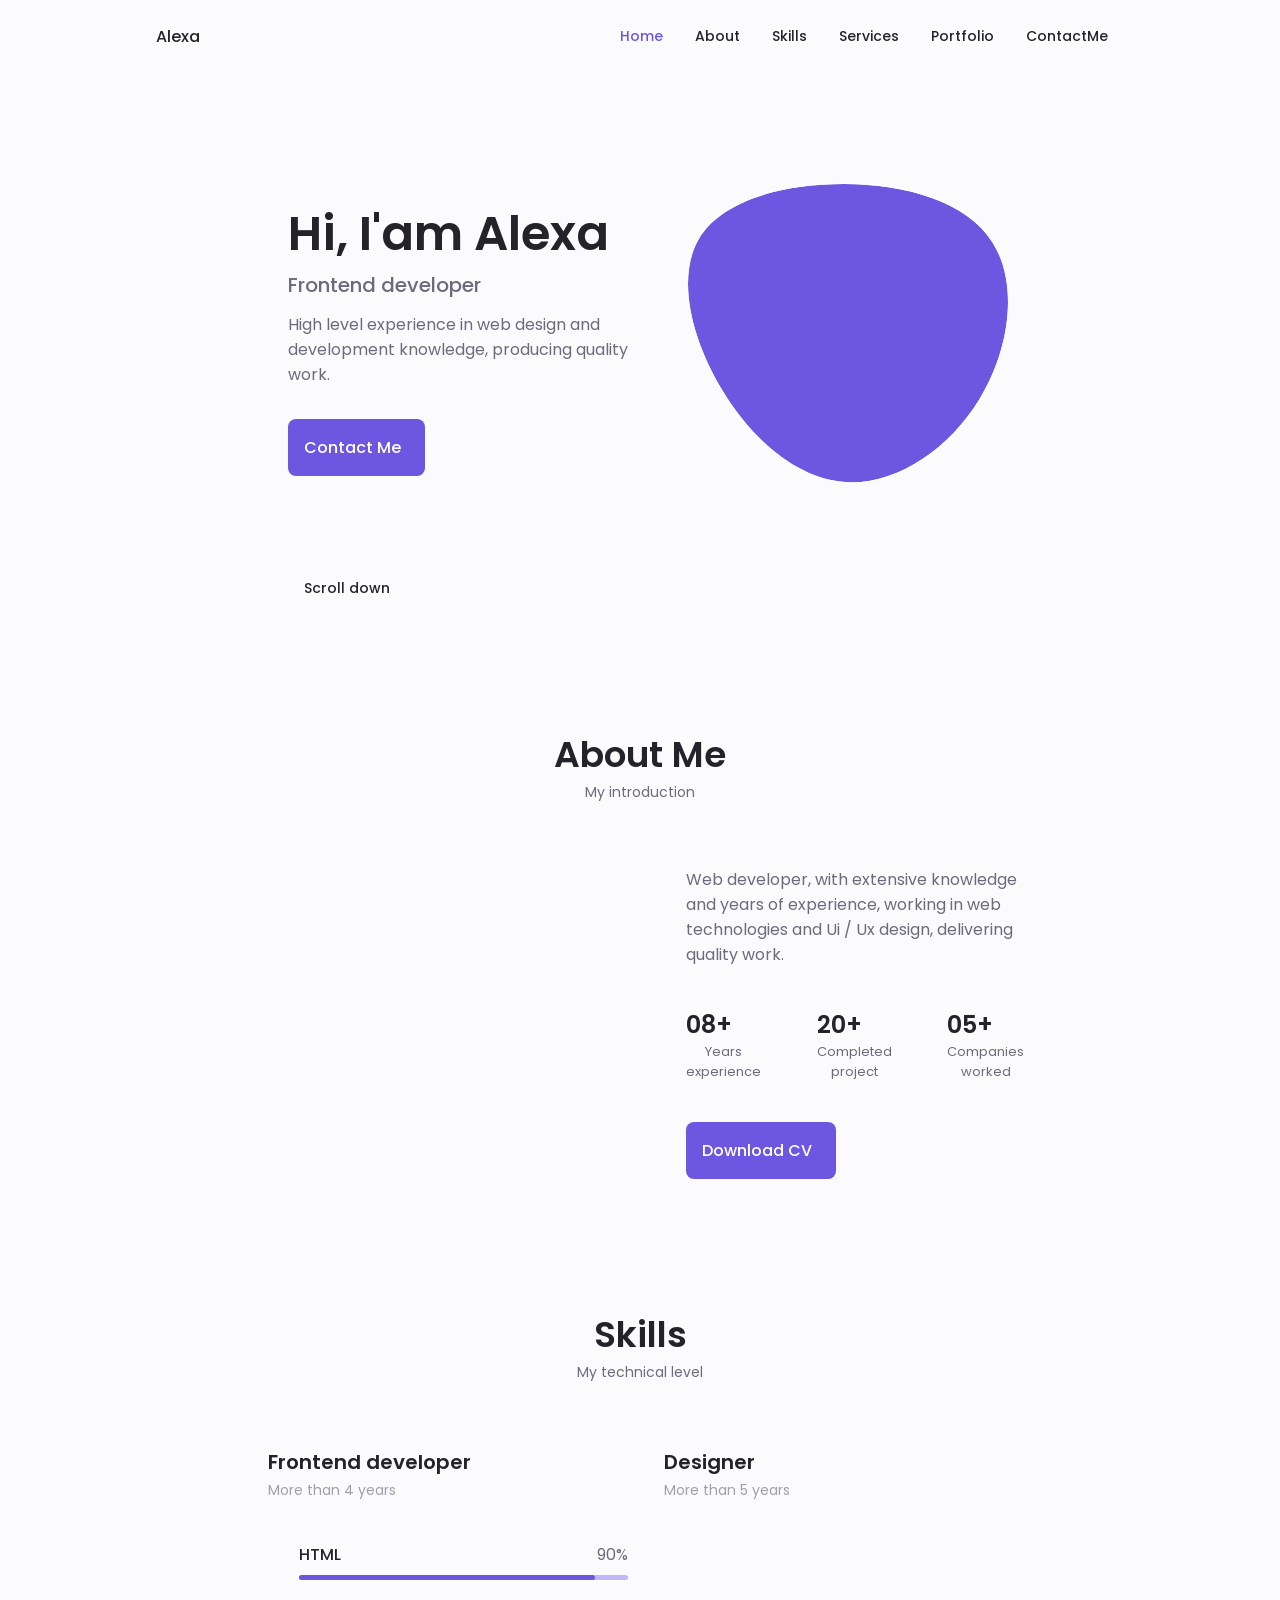
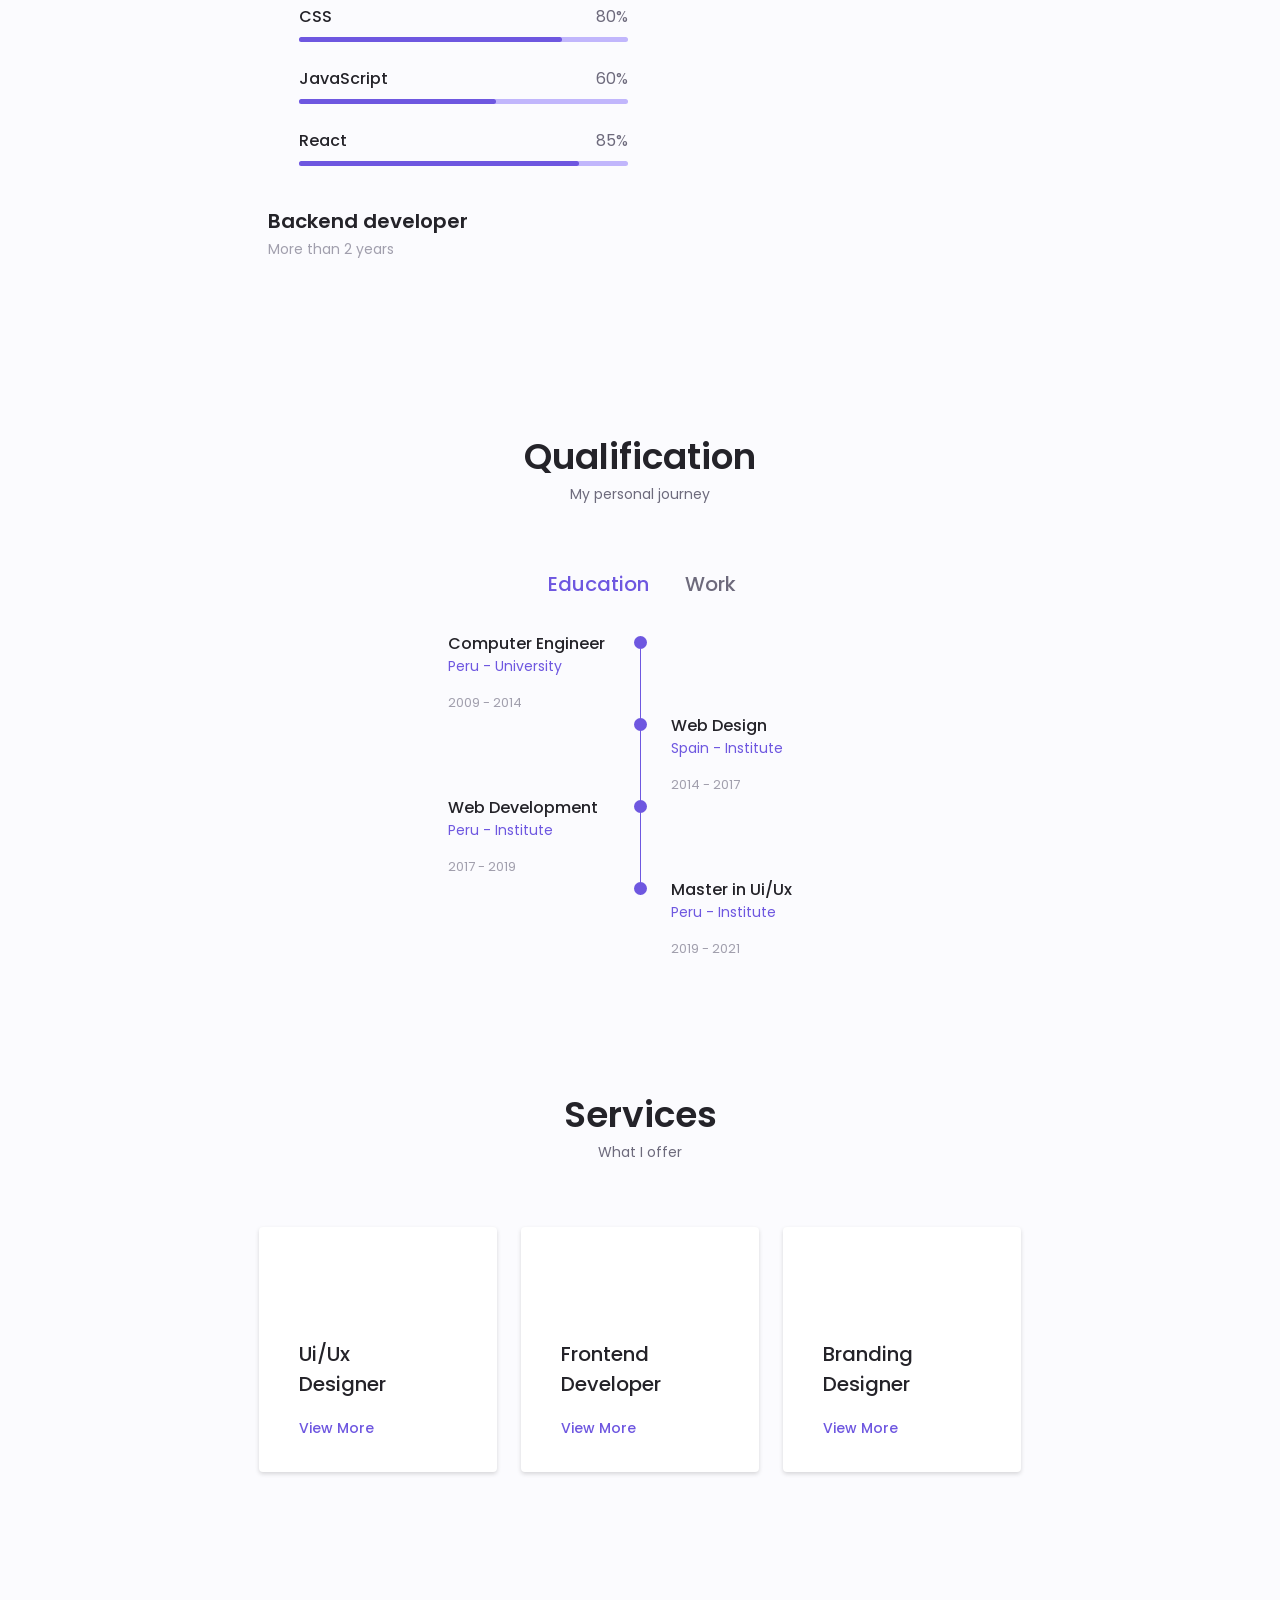
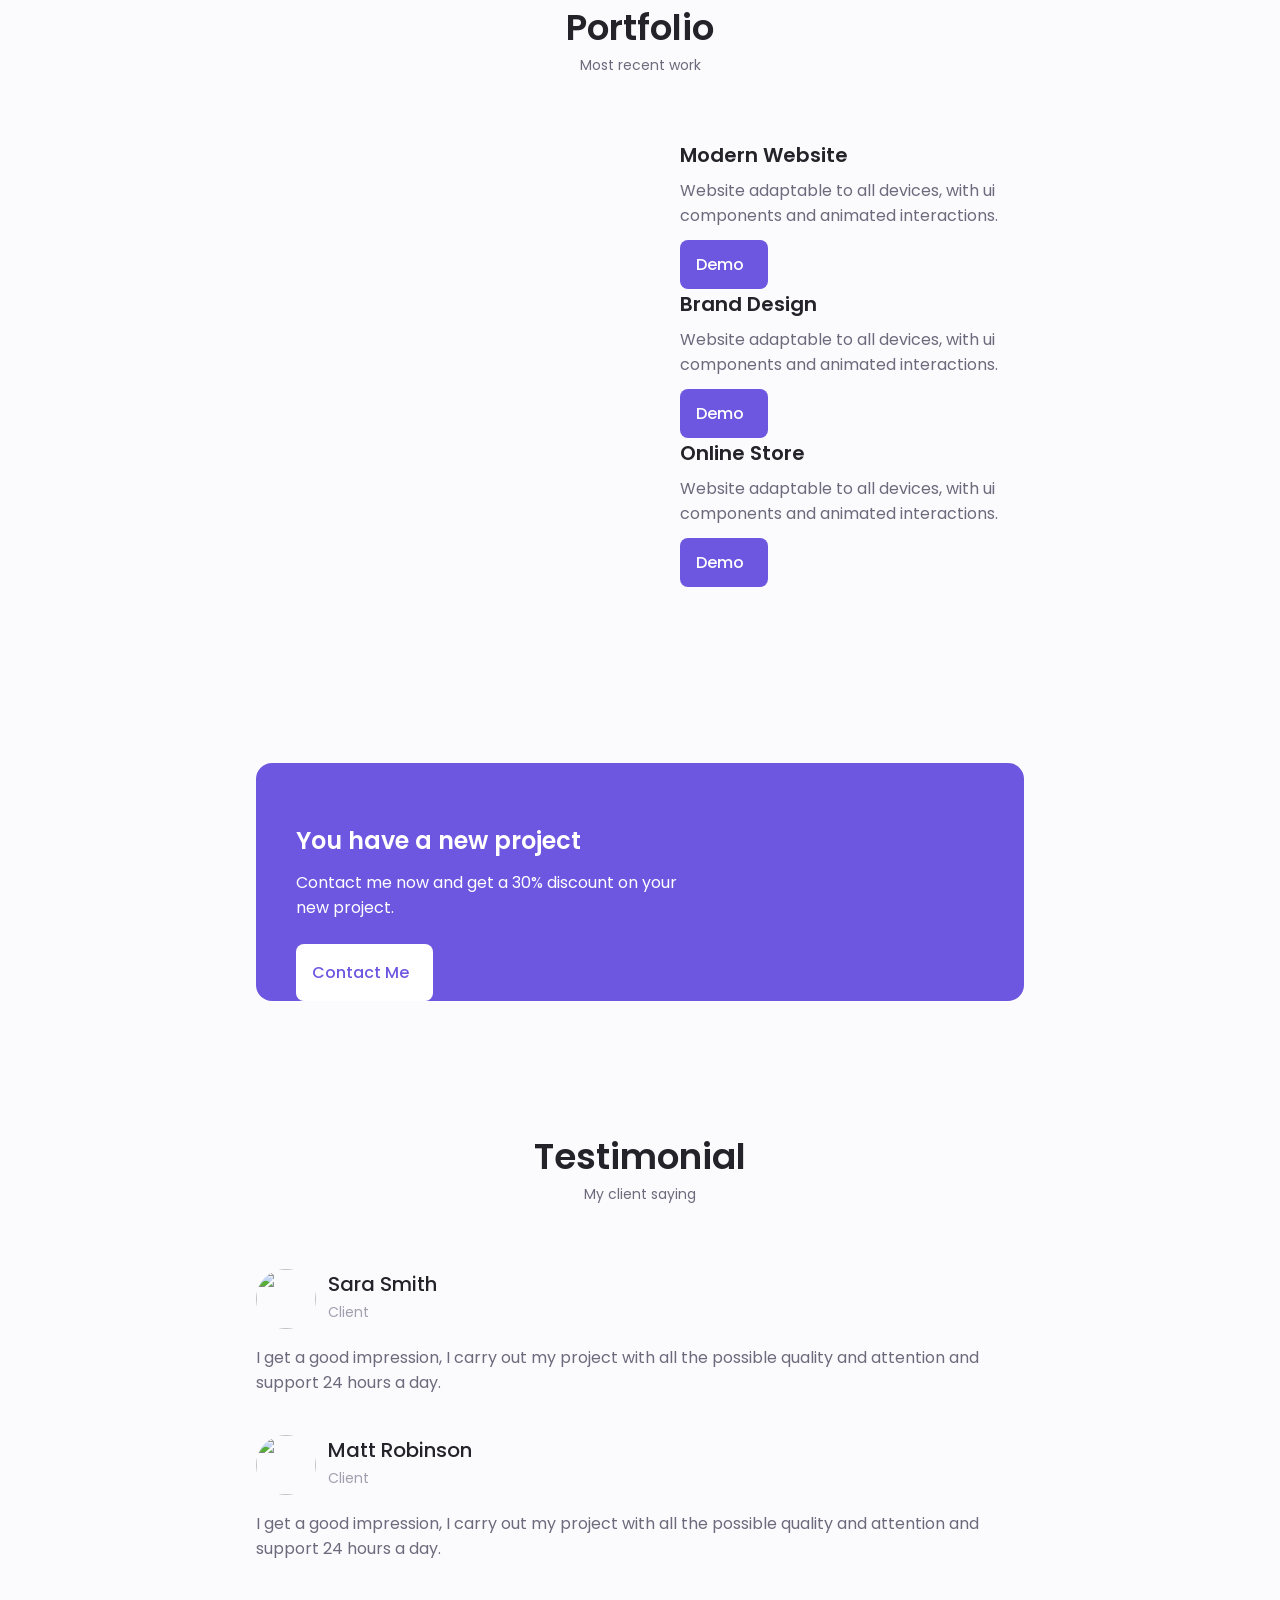
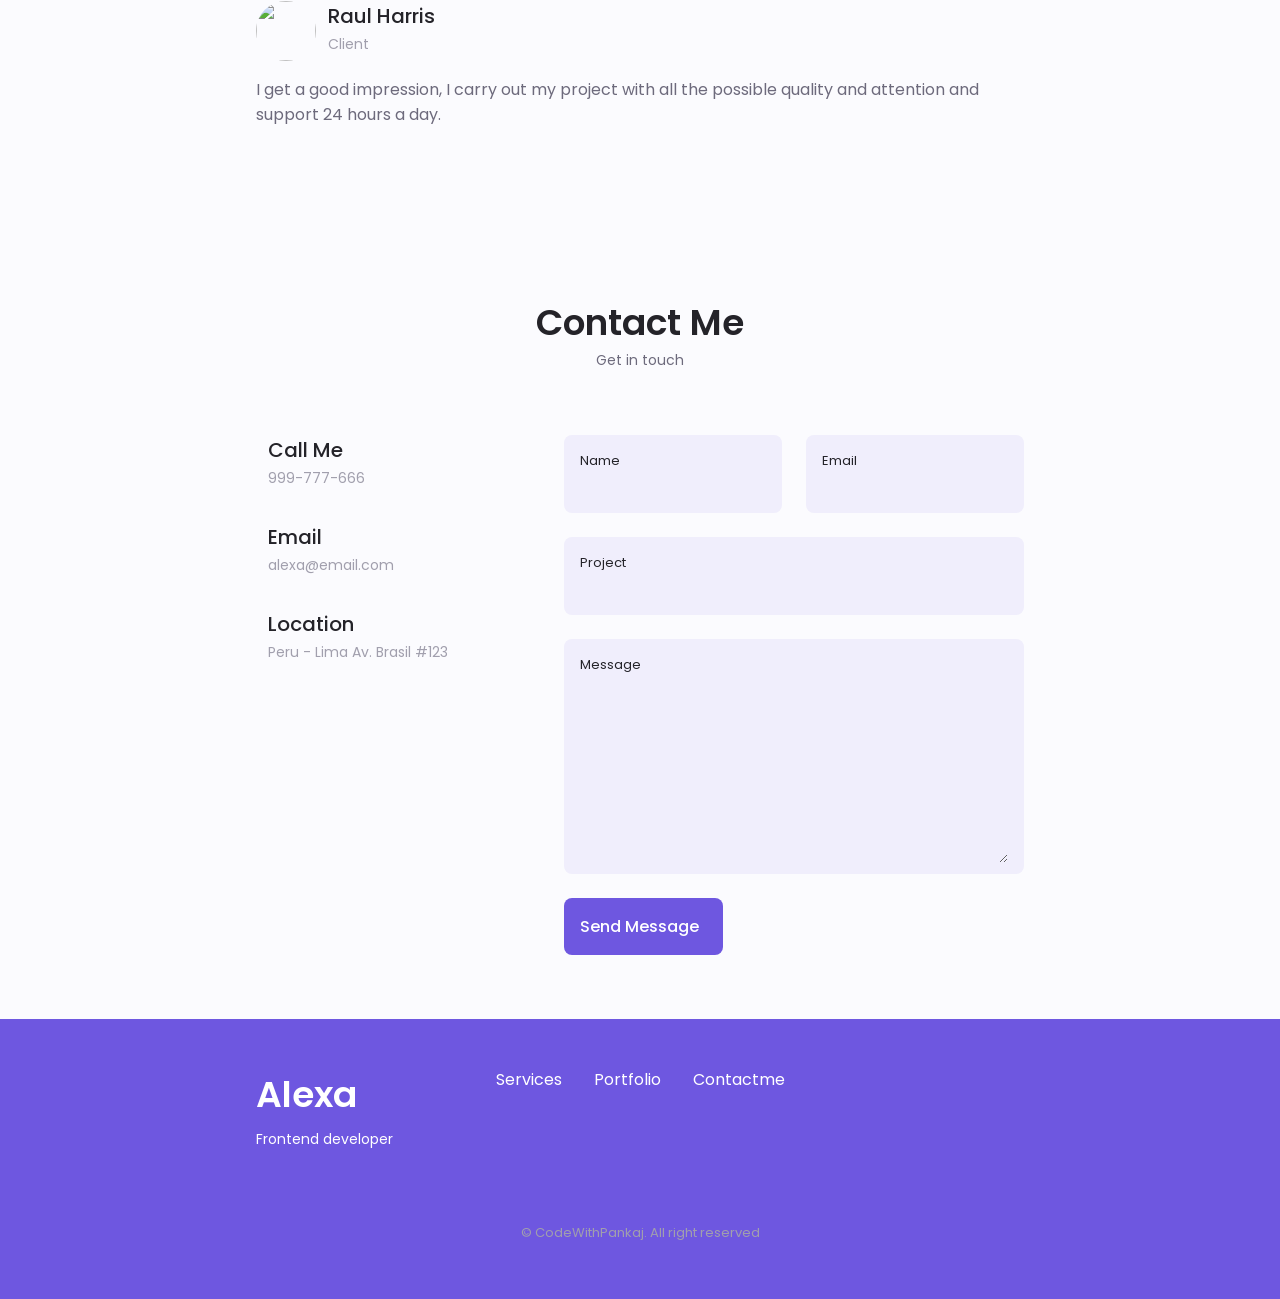
==== responsive-portfolio-website-Alexa/index.html @ 262d828f "Import portfolio code" ====
<!DOCTYPE html>
<html lang="en">

<head>
    <meta charset="UTF-8">
    <meta name="viewport" content="width=device-width, initial-scale=1.0">

    <!--==================== UNICONS ====================-->
    <link rel="stylesheet" href="https://unicons.iconscout.com/release/v4.0.0/css/line.css">

    <!--==================== SWIPER CSS ====================-->
    <link rel="stylesheet" href="./assets/css/swiper-bundle.min.css">

    <!--==================== CSS ====================-->
    <link rel="stylesheet" href="./assets/css/styles.css">
    <link rel="stylesheet" href="./assets/css/responsive.css">

    <title>Responsive Portfolio Website</title>
</head>

<body>
    <!--==================== HEADER ====================-->
    <header class="header" id="header">
        <nav class="nav container">
            <a href="#" class="nav__logo">Alexa</a>

            <div class="nav__menu" id="nav-menu">
                <ul class="nav__list grid">
                    <li class="nav__item">
                        <a href="#home" class="nav__link active-link">
                            <i class="uil uil-estate nav__icon"></i> Home
                        </a>
                    </li>
                    <li class="nav__item">
                        <a href="#about" class="nav__link">
                            <i class="uil uil-user nav__icon"></i> About
                        </a>
                    </li>
                    <li class="nav__item">
                        <a href="#skills" class="nav__link">
                            <i class="uil uil-file-alt nav__icon"></i> Skills
                        </a>
                    </li>
                    <li class="nav__item">
                        <a href="#services" class="nav__link">
                            <i class="uil uil-briefcase-alt nav__icon"></i> Services
                        </a>
                    </li>
                    <li class="nav__item">
                        <a href="#portfolio" class="nav__link">
                            <i class="uil uil-scenery nav__icon"></i> Portfolio
                        </a>
                    </li>
                    <li class="nav__item">
                        <a href="#contact" class="nav__link">
                            <i class="uil uil-message nav__icon"></i> ContactMe
                        </a>
                    </li>
                </ul>
                <i class="uil uil-times nav__close" id="nav-close"></i>
            </div>

            <div class="nav__btns">
                <!-- Theme change button -->
                <i class="uil uil-moon change-theme" id="theme-button"></i>

                <div class="nav__toggle" id="nav-toggle">
                    <i class="uil uil-apps"></i>
                </div>
            </div>
        </nav>
    </header>

    <!--==================== MAIN ====================-->
    <main class="main">
        <!--==================== HOME ====================-->
        <section class="home section" id="home">
            <div class="home__container container grid">
                <div class="home__content grid">
                    <div class="home__social">
                        <a href="https://www.linkedin.com/" target="_blank" class="home__social-icon">
                            <i class="uil uil-linkedin-alt"></i>
                        </a>
                        <a href="https://dribbble.com/" target="_blank" class="home__social-icon">
                            <i class="uil uil-dribbble"></i>
                        </a>
                        <a href="https://github.com/" target="_blank" class="home__social-icon">
                            <i class="uil uil-github-alt"></i>
                        </a>
                    </div>

                    <div class="home__img">
                        <svg class="home__blob" viewBox="0 0 200 187" xmlns="http://www.w3.org/2000/svg" xmlns:xlink="http://www.w3.org/1999/xlink">
                            <mask id="mask0" mask-type="alpha">
                                <path d="M190.312 36.4879C206.582 62.1187 201.309 102.826 182.328 134.186C163.346 165.547 
                                130.807 187.559 100.226 186.353C69.6454 185.297 41.0228 161.023 21.7403 129.362C2.45775 
                                97.8511 -7.48481 59.1033 6.67581 34.5279C20.9871 10.1032 59.7028 -0.149132 97.9666 
                                0.00163737C136.23 0.303176 174.193 10.857 190.312 36.4879Z"/>
                            </mask>
                            <g mask="url(#mask0)">
                                <path d="M190.312 36.4879C206.582 62.1187 201.309 102.826 182.328 134.186C163.346 165.547 
                                130.807 187.559 100.226 186.353C69.6454 185.297 41.0228 161.023 21.7403 129.362C2.45775 
                                97.8511 -7.48481 59.1033 6.67581 34.5279C20.9871 10.1032 59.7028 -0.149132 97.9666 
                                0.00163737C136.23 0.303176 174.193 10.857 190.312 36.4879Z"/>
                                <image class="home__blob-img" x='12' y='18' xlink:href="assets/img/perfil.png"/>
                            </g>
                        </svg>
                    </div>

                    <div class="home__data">
                        <h1 class="home__title">Hi, I'am Alexa</h1>
                        <h3 class="home__subtitle">Frontend developer</h3>
                        <p class="home__description">High level experience in web design and development knowledge, producing quality work.</p>
                        <a href="#contact" class="button button--flex">
                            Contact Me <i class="uil uil-message button__icon"></i>
                        </a>
                    </div>
                </div>

                <div class="home__scroll">
                    <a href="#about" class="home__scroll-button button--flex">
                        <i class="uil uil-mouse-alt home__scroll-mouse"></i>
                        <span class="home__scroll-name">Scroll down</span>
                        <i class="uil uil-arrow-down home__scroll-arrow"></i>
                    </a>
                </div>
            </div>
        </section>

        <!--==================== ABOUT ====================-->
        <section class="about section" id="about">
            <h2 class="section__title">About Me</h2>
            <span class="section__subtitle">My introduction</span>

            <div class="about__container container grid">
                <img src="assets/img/about.jpg" alt="" class="about__img">

                <div class="about__data">
                    <p class="about__description">Web developer, with extensive knowledge and years of experience, working in web technologies and Ui / Ux design, delivering quality work.</p>

                    <div class="about__info">
                        <div>
                            <span class="about__info-title">08+</span>
                            <span class="about__info-name">Years <br> experience</span>
                        </div>

                        <div>
                            <span class="about__info-title">20+</span>
                            <span class="about__info-name">Completed <br> project</span>
                        </div>

                        <div>
                            <span class="about__info-title">05+</span>
                            <span class="about__info-name">Companies <br> worked</span>
                        </div>
                    </div>

                    <div class="about__buttons">
                        <a download="" href="assets/pdf/Alexa-Cv.pdf" class="button button--flex">
                            Download CV <i class="uil uil-download-alt button__icon"></i>
                        </a>
                    </div>
                </div>
            </div>
        </section>

        <!--==================== SKILLS ====================-->
        <section class="skills section" id="skills">
            <h2 class="section__title">Skills</h2>
            <span class="section__subtitle">My technical level</span>

            <div class="skills__container container grid">
                <div>
                    <!--==================== SKILLS 1 ====================-->
                    <div class="skills__content skills__open">
                        <div class="skills__header">
                            <i class="uil uil-bracket-curly skills__icon"></i>

                            <div>
                                <h1 class="skills__title">Frontend developer</h1>
                                <span class="skills__subtitle">More than 4 years</span>
                            </div>

                            <i class="uil uil-angle-down skills__arrow"></i>
                        </div>

                        <div class="skills__list grid">
                            <div class="skills__data">
                                <div class="skills__titles">
                                    <h3 class="skills__name">HTML</h3>
                                    <span class="skills__number">90%</span>
                                </div>
                                <div class="skills__bar">
                                    <span class="skills__percentage skills__html"></span>
                                </div>
                            </div>

                            <div class="skills__data">
                                <div class="skills__titles">
                                    <h3 class="skills__name">CSS</h3>
                                    <span class="skills__number">80%</span>
                                </div>
                                <div class="skills__bar">
                                    <span class="skills__percentage skills__css"></span>
                                </div>
                            </div>

                            <div class="skills__data">
                                <div class="skills__titles">
                                    <h3 class="skills__name">JavaScript</h3>
                                    <span class="skills__number">60%</span>
                                </div>
                                <div class="skills__bar">
                                    <span class="skills__percentage skills__js"></span>
                                </div>
                            </div>

                            <div class="skills__data">
                                <div class="skills__titles">
                                    <h3 class="skills__name">React</h3>
                                    <span class="skills__number">85%</span>
                                </div>
                                <div class="skills__bar">
                                    <span class="skills__percentage skills__react"></span>
                                </div>
                            </div>
                        </div>
                    </div>

                    <!--==================== SKILLS 2 ====================-->
                    <div class="skills__content skills__close">
                        <div class="skills__header">
                            <i class="uil uil-server-network skills__icon"></i>

                            <div>
                                <h1 class="skills__title">Backend developer</h1>
                                <span class="skills__subtitle">More than 2 years</span>
                            </div>

                            <i class="uil uil-angle-down skills__arrow"></i>
                        </div>

                        <div class="skills__list grid">
                            <div class="skills__data">
                                <div class="skills__titles">
                                    <h3 class="skills__name">PHP</h3>
                                    <span class="skills__number">80%</span>
                                </div>
                                <div class="skills__bar">
                                    <span class="skills__percentage skills__php"></span>
                                </div>
                            </div>

                            <div class="skills__data">
                                <div class="skills__titles">
                                    <h3 class="skills__name">Node Js</h3>
                                    <span class="skills__number">70%</span>
                                </div>
                                <div class="skills__bar">
                                    <span class="skills__percentage skills__node"></span>
                                </div>
                            </div>

                            <div class="skills__data">
                                <div class="skills__titles">
                                    <h3 class="skills__name">Firebase</h3>
                                    <span class="skills__number">90%</span>
                                </div>
                                <div class="skills__bar">
                                    <span class="skills__percentage skills__firebase"></span>
                                </div>
                            </div>

                            <div class="skills__data">
                                <div class="skills__titles">
                                    <h3 class="skills__name">Python</h3>
                                    <span class="skills__number">55%</span>
                                </div>
                                <div class="skills__bar">
                                    <span class="skills__percentage skills__python"></span>
                                </div>
                            </div>
                        </div>
                    </div>
                </div>

                <div>
                    <!--==================== SKILLS 3 ====================-->
                    <div class="skills__content skills__close">
                        <div class="skills__header">
                            <i class="uil uil-swatches skills__icon"></i>

                            <div>
                                <h1 class="skills__title">Designer</h1>
                                <span class="skills__subtitle">More than 5 years</span>
                            </div>

                            <i class="uil uil-angle-down skills__arrow"></i>
                        </div>

                        <div class="skills__list grid">
                            <div class="skills__data">
                                <div class="skills__titles">
                                    <h3 class="skills__name">Figma</h3>
                                    <span class="skills__number">90%</span>
                                </div>
                                <div class="skills__bar">
                                    <span class="skills__percentage skills__figma"></span>
                                </div>
                            </div>

                            <div class="skills__data">
                                <div class="skills__titles">
                                    <h3 class="skills__name">Sketch</h3>
                                    <span class="skills__number">85%</span>
                                </div>
                                <div class="skills__bar">
                                    <span class="skills__percentage skills__sketch"></span>
                                </div>
                            </div>

                            <div class="skills__data">
                                <div class="skills__titles">
                                    <h3 class="skills__name">Photoshop</h3>
                                    <span class="skills__number">85%</span>
                                </div>
                                <div class="skills__bar">
                                    <span class="skills__percentage skills__photoshop"></span>
                                </div>
                            </div>
                        </div>
                    </div>
                </div>
            </div>
        </section>

        <!--==================== QUALIFICATION ====================-->
        <section class="qualification section">
            <h2 class="section__title">Qualification</h2>
            <span class="section__subtitle">My personal journey</span>

            <div class="qualification__container container">
                <div class="qualification__tabs">
                    <div class="qualification__button button--flex qualification__active" data-target='#education'>
                        <i class="uil uil-graduation-cap qualification__icon"></i> Education
                    </div>

                    <div class="qualification__button button--flex" data-target="#work">
                        <i class="uil uil-briefcase-alt qualification__icon"></i> Work
                    </div>
                </div>

                <div class="qualification__sections">
                    <!--==================== QUALIFICATION CONTENT 1 ====================-->
                    <div class="qualification__content qualification__active" data-content id="education">
                        <!--==================== QUALIFICATION 1 ====================-->
                        <div class="qualification__data">
                            <div>
                                <h3 class="qualification__title">Computer Engineer</h3>
                                <span class="qualification__subtitle">Peru - University</span>
                                <div class="qualification__calendar">
                                    <i class="uil uil-calendar-alt"></i> 2009 - 2014
                                </div>
                            </div>

                            <div>
                                <span class="qualification__rounder"></span>
                                <span class="qualification__line"></span>
                            </div>
                        </div>

                        <!--==================== QUALIFICATION 2 ====================-->
                        <div class="qualification__data">
                            <div></div>

                            <div>
                                <span class="qualification__rounder"></span>
                                <span class="qualification__line"></span>
                            </div>

                            <div>
                                <h3 class="qualification__title">Web Design</h3>
                                <span class="qualification__subtitle">Spain - Institute</span>
                                <div class="qualification__calendar">
                                    <i class="uil uil-calendar-alt"></i> 2014 - 2017
                                </div>
                            </div>
                        </div>

                        <!--==================== QUALIFICATION 3 ====================-->
                        <div class="qualification__data">
                            <div>
                                <h3 class="qualification__title">Web Development</h3>
                                <span class="qualification__subtitle">Peru - Institute</span>
                                <div class="qualification__calendar">
                                    <i class="uil uil-calendar-alt"></i> 2017 - 2019
                                </div>
                            </div>

                            <div>
                                <span class="qualification__rounder"></span>
                                <span class="qualification__line"></span>
                            </div>
                        </div>

                        <!--==================== QUALIFICATION 4 ====================-->
                        <div class="qualification__data">
                            <div></div>

                            <div>
                                <span class="qualification__rounder"></span>
                                <!-- <span class="qualification__line"></span> -->
                            </div>

                            <div>
                                <h3 class="qualification__title">Master in Ui/Ux</h3>
                                <span class="qualification__subtitle">Peru - Institute</span>
                                <div class="qualification__calendar">
                                    <i class="uil uil-calendar-alt"></i> 2019 - 2021
                                </div>
                            </div>
                        </div>
                    </div>

                    <!--==================== QUALIFICATION CONTENT 2 ====================-->
                    <div class="qualification__content" data-content id="work">
                        <!--==================== QUALIFICATION 1 ====================-->
                        <div class="qualification__data">
                            <div>
                                <h3 class="qualification__title">Software Engineer</h3>
                                <span class="qualification__subtitle">Microsoft - Peru</span>
                                <div class="qualification__calendar">
                                    <i class="uil uil-calendar-alt"></i> 2016 - 2018
                                </div>
                            </div>

                            <div>
                                <span class="qualification__rounder"></span>
                                <span class="qualification__line"></span>
                            </div>
                        </div>

                        <!--==================== QUALIFICATION 2 ====================-->
                        <div class="qualification__data">
                            <div></div>

                            <div>
                                <span class="qualification__rounder"></span>
                                <span class="qualification__line"></span>
                            </div>

                            <div>
                                <h3 class="qualification__title">Frontend Developer</h3>
                                <span class="qualification__subtitle">Apple Inc - Spain</span>
                                <div class="qualification__calendar">
                                    <i class="uil uil-calendar-alt"></i> 2018 - 2020
                                </div>
                            </div>
                        </div>

                        <!--==================== QUALIFICATION 3 ====================-->
                        <div class="qualification__data">
                            <div>
                                <h3 class="qualification__title">Ui Designer</h3>
                                <span class="qualification__subtitle">Figma - Spain</span>
                                <div class="qualification__calendar">
                                    <i class="uil uil-calendar-alt"></i> 2017 - 2019
                                </div>
                            </div>

                            <div>
                                <span class="qualification__rounder"></span>
                                <!-- <span class="qualification__line"></span> -->
                            </div>
                        </div>
                    </div>
                </div>
            </div>
        </section>

        <!--==================== SERVICES ====================-->
        <section class="services section" id="services">
            <h2 class="section__title">Services</h2>
            <span class="section__subtitle">What I offer</span>

            <div class="services__container container grid">
                <!--==================== SERVICES 1 ====================-->
                <div class="services__content">
                    <div>
                        <i class="uil uil-web-grid services__icon"></i>
                        <h3 class="services__title">Ui/Ux <br> Designer</h3>
                    </div>

                    <span class="button button--flex button--small button--link services__button">
                        View More
                        <i class="uil uil-arrow-right button__icon"></i>
                    </span>

                    <div class="services__modal">
                        <div class="services__modal-content">
                            <h4 class="services__modal-title">Ui/Ux <br> Designer</h4>
                            <i class="uil uil-times services__modal-close"></i>

                            <ul class="services__modal-services grid">
                                <li class="services__modal-service">
                                    <i class="uil uil-check-circle services__modal-icon"></i>
                                    <p>I develop the user interface.</p>
                                </li>
                                <li class="services__modal-service">
                                    <i class="uil uil-check-circle services__modal-icon"></i>
                                    <p>Web page development.</p>
                                </li>
                                <li class="services__modal-service">
                                    <i class="uil uil-check-circle services__modal-icon"></i>
                                    <p>I create ux element interactions.</p>
                                </li>
                                <li class="services__modal-service">
                                    <i class="uil uil-check-circle services__modal-icon"></i>
                                    <p>I position your company brand.</p>
                                </li>
                            </ul>
                        </div>
                    </div>
                </div>

                <!--==================== SERVICES 2 ====================-->
                <div class="services__content">
                    <div>
                        <i class="uil uil-arrow services__icon"></i>
                        <h3 class="services__title">Frontend <br> Developer</h3>
                    </div>

                    <span class="button button--flex button--small button--link services__button">
                        View More
                        <i class="uil uil-arrow-right button__icon"></i>
                    </span>

                    <div class="services__modal">
                        <div class="services__modal-content">
                            <h4 class="services__modal-title">Frontend <br> Developer</h4>
                            <i class="uil uil-times services__modal-close"></i>

                            <ul class="services__modal-services grid">
                                <li class="services__modal-service">
                                    <i class="uil uil-check-circle services__modal-icon"></i>
                                    <p>I develop the user interface.</p>
                                </li>
                                <li class="services__modal-service">
                                    <i class="uil uil-check-circle services__modal-icon"></i>
                                    <p>Web page development.</p>
                                </li>
                                <li class="services__modal-service">
                                    <i class="uil uil-check-circle services__modal-icon"></i>
                                    <p>I create ux element interactions.</p>
                                </li>
                                <li class="services__modal-service">
                                    <i class="uil uil-check-circle services__modal-icon"></i>
                                    <p>I position your company brand.</p>
                                </li>
                            </ul>
                        </div>
                    </div>
                </div>

                <!--==================== SERVICES 3 ====================-->
                <div class="services__content">
                    <div>
                        <i class="uil uil-pen services__icon"></i>
                        <h3 class="services__title">Branding <br> Designer</h3>
                    </div>

                    <span class="button button--flex button--small button--link services__button">
                        View More
                        <i class="uil uil-arrow-right button__icon"></i>
                    </span>

                    <div class="services__modal">
                        <div class="services__modal-content">
                            <h4 class="services__modal-title">Branding <br> Designer</h4>
                            <i class="uil uil-times services__modal-close"></i>

                            <ul class="services__modal-services grid">
                                <li class="services__modal-service">
                                    <i class="uil uil-check-circle services__modal-icon"></i>
                                    <p>I develop the user interface.</p>
                                </li>
                                <li class="services__modal-service">
                                    <i class="uil uil-check-circle services__modal-icon"></i>
                                    <p>Web page development.</p>
                                </li>
                                <li class="services__modal-service">
                                    <i class="uil uil-check-circle services__modal-icon"></i>
                                    <p>I create ux element interactions.</p>
                                </li>
                                <li class="services__modal-service">
                                    <i class="uil uil-check-circle services__modal-icon"></i>
                                    <p>I position your company brand.</p>
                                </li>
                            </ul>
                        </div>
                    </div>
                </div>
            </div>
        </section>

        <!--==================== PORTFOLIO ====================-->
        <section class="portfolio section" id="portfolio">
            <h2 class="section__title">Portfolio</h2>
            <span class="section__subtitle">Most recent work</span>

            <div class="portfolio__container container swiper-container">
                <div class="swiper-wrapper">
                    <!--==================== PORTFOLIO 1 ====================-->
                    <div class="portfolio__content grid swiper-slide">
                        <img src="assets/img/portfolio1.jpg" alt="" class="portfolio__img">

                        <div class="portfolio__data">
                            <h3 class="portfolio__title">Modern Website</h3>
                            <p class="portfolio__description">Website adaptable to all devices, with ui components and animated interactions.</p>
                            <a href="#" class="button button--flex button--small portfolio__button">
                                Demo
                                <i class="uil uil-arrow-right button__icon"></i>
                            </a>
                        </div>
                    </div>

                    <!--==================== PORTFOLIO 2 ====================-->
                    <div class="portfolio__content grid swiper-slide">
                        <img src="assets/img/portfolio2.jpg" alt="" class="portfolio__img">

                        <div class="portfolio__data">
                            <h3 class="portfolio__title">Brand Design</h3>
                            <p class="portfolio__description">Website adaptable to all devices, with ui components and animated interactions.</p>
                            <a href="#" class="button button--flex button--small portfolio__button">
                                Demo
                                <i class="uil uil-arrow-right button__icon"></i>
                            </a>
                        </div>
                    </div>

                    <!--==================== PORTFOLIO 3 ====================-->
                    <div class="portfolio__content grid swiper-slide">
                        <img src="assets/img/portfolio3.jpg" alt="" class="portfolio__img">

                        <div class="portfolio__data">
                            <h3 class="portfolio__title">Online Store</h3>
                            <p class="portfolio__description">Website adaptable to all devices, with ui components and animated interactions.</p>
                            <a href="#" class="button button--flex button--small portfolio__button">
                                Demo
                                <i class="uil uil-arrow-right button__icon"></i>
                            </a>
                        </div>
                    </div>
                </div>

                <!-- Add Arrows -->
                <div class="swiper-button-next">
                    <i class="uil uil-angle-right-b swiper-portfolio-icon"></i>
                </div>
                <div class="swiper-button-prev">
                    <i class="uil uil-angle-left-b swiper-portfolio-icon"></i>
                </div>
                <!-- Add Pagination -->
                <div class="swiper-pagination"></div>
            </div>
        </section>

        <!--==================== PROJECT IN MIND ====================-->
        <section class="project section">
            <div class="project__bg">
                <div class="project__container container grid">
                    <div class="project__data">
                        <h2 class="project__title">You have a new project</h2>
                        <p class="project__description">Contact me now and get a 30% discount on your new project.</p>
                        <a href="#contact" class="button button--flex button--white">
                            Contact Me
                            <i class="uil uil-message project__icon button__icon"></i>
                        </a>
                    </div>

                    <img src="assets/img/project.png" alt="" class="project__img">
                </div>
            </div>
        </section>

        <!--==================== TESTIMONIAL ====================-->
        <section class="testimonial section">
            <h2 class="section__title">Testimonial</h2>
            <span class="section__subtitle">My client saying</span>

            <div class="testimonial__container container swiper-container">
                <div class="swiper-wrapper">
                    <!--==================== TESTIMONIAL 1 ====================-->
                    <div class="testimonial__content swiper-slide">
                        <div class="testimonial__data">
                            <div class="testimonial__header">
                                <img src="assets/img/testimonial1.jpg" alt="" class="testimonial__img">

                                <div>
                                    <h3 class="testimonial__name">Sara Smith</h3>
                                    <span class="testimonial__client">Client</span>
                                </div>
                            </div>

                            <div>
                                <i class="uil uil-star testimonial__icon-star"></i>
                                <i class="uil uil-star testimonial__icon-star"></i>
                                <i class="uil uil-star testimonial__icon-star"></i>
                                <i class="uil uil-star testimonial__icon-star"></i>
                                <i class="uil uil-star testimonial__icon-star"></i>
                            </div>
                        </div>

                        <p class="testimonial__description">I get a good impression, I carry out my project with all the possible quality and attention and support 24 hours a day.</p>
                    </div>

                    <!--==================== TESTIMONIAL 2 ====================-->
                    <div class="testimonial__content swiper-slide">
                        <div class="testimonial__data">
                            <div class="testimonial__header">
                                <img src="assets/img/testimonial2.jpg" alt="" class="testimonial__img">

                                <div>
                                    <h3 class="testimonial__name">Matt Robinson</h3>
                                    <span class="testimonial__client">Client</span>
                                </div>
                            </div>

                            <div>
                                <i class="uil uil-star testimonial__icon-star"></i>
                                <i class="uil uil-star testimonial__icon-star"></i>
                                <i class="uil uil-star testimonial__icon-star"></i>
                                <i class="uil uil-star testimonial__icon-star"></i>
                                <i class="uil uil-star testimonial__icon-star"></i>
                            </div>
                        </div>

                        <p class="testimonial__description">I get a good impression, I carry out my project with all the possible quality and attention and support 24 hours a day.</p>
                    </div>

                    <!--==================== TESTIMONIAL 3 ====================-->
                    <div class="testimonial__content swiper-slide">
                        <div class="testimonial__data">
                            <div class="testimonial__header">
                                <img src="assets/img/testimonial3.jpg" alt="" class="testimonial__img">

                                <div>
                                    <h3 class="testimonial__name">Raul Harris</h3>
                                    <span class="testimonial__client">Client</span>
                                </div>
                            </div>

                            <div>
                                <i class="uil uil-star testimonial__icon-star"></i>
                                <i class="uil uil-star testimonial__icon-star"></i>
                                <i class="uil uil-star testimonial__icon-star"></i>
                                <i class="uil uil-star testimonial__icon-star"></i>
                                <i class="uil uil-star testimonial__icon-star"></i>
                            </div>
                        </div>

                        <p class="testimonial__description">I get a good impression, I carry out my project with all the possible quality and attention and support 24 hours a day.</p>
                    </div>
                </div>

                <!-- Add Pagination -->
                <div class="swiper-pagination swiper-pagination-testimonial"></div>
            </div>
        </section>

        <!--==================== CONTACT ME ====================-->
        <section class="contact section" id="contact">
            <h2 class="section__title">Contact Me</h2>
            <span class="section__subtitle">Get in touch</span>

            <div class="contact__container container grid">
                <div>
                    <div class="contact__information">
                        <i class="uil uil-phone contact__icon"></i>

                        <div>
                            <h3 class="contact__title">Call Me</h3>
                            <span class="contact__subtitle">999-777-666</span>
                        </div>
                    </div>

                    <div class="contact__information">
                        <i class="uil uil-envelope contact__icon"></i>

                        <div>
                            <h3 class="contact__title">Email</h3>
                            <span class="contact__subtitle">alexa@email.com</span>
                        </div>
                    </div>

                    <div class="contact__information">
                        <i class="uil uil-map-marker contact__icon"></i>

                        <div>
                            <h3 class="contact__title">Location</h3>
                            <span class="contact__subtitle">Peru - Lima Av. Brasil #123</span>
                        </div>
                    </div>
                </div>

                <form action="" class="contact__form grid">
                    <div class="contact__inputs grid">
                        <div class="contact__content">
                            <label for="" class="contact__label">Name</label>
                            <input type="text" class="contact__input">
                        </div>
                        <div class="contact__content">
                            <label for="" class="contact__label">Email</label>
                            <input type="email" class="contact__input">
                        </div>
                    </div>
                    <div class="contact__content">
                        <label for="" class="contact__label">Project</label>
                        <input type="text" class="contact__input">
                    </div>
                    <div class="contact__content">
                        <label for="" class="contact__label">Message</label>
                        <textarea name="" id="" cols="0" rows="7" class="contact__input"></textarea>
                    </div>

                    <div>
                        <a href="#" class="button button--flex">
                            Send Message
                            <i class="uil uil-message button__icon"></i>
                        </a>
                    </div>
                </form>
            </div>
        </section>
    </main>

    <!--==================== FOOTER ====================-->
    <footer class="footer">
        <div class="footer__bg">
            <div class="footer__container container grid">
                <div>
                    <h1 class="footer__title">Alexa</h1>
                    <span class="footer__subtitle">Frontend developer</span>
                </div>

                <ul class="footer__links">
                    <li>
                        <a href="#services" class="footer__link">Services</a>
                    </li>
                    <li>
                        <a href="#portfolio" class="footer__link">Portfolio</a>
                    </li>
                    <li>
                        <a href="#contact" class="footer__link">Contactme</a>
                    </li>
                </ul>

                <div class="footer__socials">
                    <a href="https://www.facebook.com/" target="_blank" class="footer__social">
                        <i class="uil uil-facebook-f"></i>
                    </a>
                    <a href="https://www.instagram.com/" target="_blank" class="footer__social">
                        <i class="uil uil-instagram"></i>
                    </a>
                    <a href="https://twitter.com/" target="_blank" class="footer__social">
                        <i class="uil uil-twitter-alt"></i>
                    </a>
                </div>
            </div>

            <p class="footer__copy">&#169; CodeWithPankaj. All right reserved</p>
        </div>
    </footer>


    <!--==================== SCROLL TOP ====================-->
    <a href="#" class="scrollup" id="scroll-up">
        <i class="uil uil-arrow-up scrollup__icon"></i>
    </a>

    <!--==================== SWIPER JS ====================-->
    <script src="./assets/js/swiper-bundle.min.js"></script>

    <!--==================== MAIN JS ====================-->
    <script src="./assets/js/main.js"></script>
</body>

</html>
---- responsive-portfolio-website-Alexa/assets/css/styles.css ----
/*==================== GOOGLE FONTS ====================*/
@import url("https://fonts.googleapis.com/css2?family=Poppins:wght@400;500;600&display=swap");

/*==================== VARIABLES CSS ====================*/
:root {
    --header-height: 3rem;

    /*========== Colors ==========*/
    /* Change favorite color */
    --hue-color: 250; /*Purple 250 - Green 142 - Blue 230 - Pink 340*/

    /* HSL color mode */
    --first-color: hsl(var(--hue-color), 69%, 61%);
    --first-color-second: hsl(var(--hue-color), 69%, 61%);
    --first-color-alt: hsl(var(--hue-color), 57%, 53%);
    --first-color-lighter: hsl(var(--hue-color), 92%, 85%);
    --title-color: hsl(var(--hue-color), 8%, 15%);
    --text-color: hsl(var(--hue-color), 8%, 45%);
    --text-color-light: hsl(var(--hue-color), 8%, 65%);
    --input-color: hsl(var(--hue-color), 70%, 96%);
    --body-color: hsl(var(--hue-color), 60%, 99%);
    --container-color: #fff;
    --scroll-bar-color: hsl(var(--hue-color), 12%, 90%);
    --scroll-thumb-color: hsl(var(--hue-color), 12%, 80%);

    /*========== Font and typography ==========*/
    --body-font: 'Poppins', sans-serif;

    /* .5rem = 8px, 1rem = 16px, 1.5rem = 24px ... */
    --big-font-size: 2rem;
    --h1-font-size: 1.5rem;
    --h2-font-size: 1.25rem;
    --h3-font-size: 1.125rem;
    --normal-font-size: .938rem;
    --small-font-size: .813rem;
    --smaller-font-size: .75rem;

    /*========== Font weight ==========*/
    --font-medium: 500;
    --font-semi-bold: 600;

    /*========== Margenes Bottom ==========*/
    /* .25rem = 4px, .5rem = 8px, .75rem = 12px ... */
    --mb-0-25: .25rem;
    --mb-0-5: .5rem;
    --mb-0-75: .75rem;
    --mb-1: 1rem;
    --mb-1-5: 1.5rem;
    --mb-2: 2rem;
    --mb-2-5: 2.5rem;
    --mb-3: 3rem;

    /*========== z index ==========*/
    --z-tooltip: 10;
    --z-fixed: 100;
    --z-modal: 1000;
}

/* Font size for large devices */
@media screen and (min-width: 968px) {
    :root {
        --big-font-size: 3rem;
        --h1-font-size: 2.25rem;
        --h2-font-size: 1.5rem;
        --h3-font-size: 1.25rem;
        --normal-font-size: 1rem;
        --small-font-size: .875rem;
        --smaller-font-size: .813rem;
    }
}

/*========== Variables Dark theme ==========*/
body.dark-theme {
    /* HSL color mode */
    --first-color-second: hsl(var(--hue-color), 30%, 8%);
    --title-color: hsl(var(--hue-color), 8%, 95%);
    --text-color: hsl(var(--hue-color), 8%, 75%);
    --input-color: hsl(var(--hue-color), 29%, 16%);
    --body-color: hsl(var(--hue-color), 28%, 12%);
    --container-color: hsl(var(--hue-color), 29%, 16%);
    --scroll-bar-color: hsl(var(--hue-color), 12%, 48%);
    --scroll-thumb-color: hsl(var(--hue-color), 12%, 36%);
}

/*========== Button Dark/Light ==========*/
.nav__btns {
    display: flex;
    align-items: center;
}

.change-theme {
    font-size: 1.25rem;
    color: var(--title-color);
    margin-right: var(--mb-1);
    cursor: pointer;
}

.change-theme:hover {
    color: var(--first-color);
}

/*==================== BASE ====================*/
* {
    box-sizing: border-box;
    padding: 0;
    margin: 0;
}

html {
    scroll-behavior: smooth;
}

body {
    margin: 0 0 var(--header-height) 0;
    font-family: var(--body-font);
    font-size: var(--normal-font-size);
    background-color: var(--body-color);
    color: var(--text-color);
}

h1,
h2,
h3,
h4 {
    color: var(--title-color);
    font-weight: var(--font-semi-bold);
}

ul {
    list-style: none;
}

a {
    text-decoration: none;
}

img {
    max-width: 100%;
    height: auto;
}

/*==================== REUSABLE CSS CLASSES ====================*/
.section {
    padding: 2rem 0 4rem;
}

.section__title {
    font-size: var(--h1-font-size);
    color: var(--title-color);
}

.section__subtitle {
    display: block;
    font-size: var(--small-font-size);
    margin-bottom: var(--mb-3);
}

.section__title,
.section__subtitle {
    text-align: center;
}

/*==================== LAYOUT ====================*/
.container {
    max-width: 768px;
    margin-left: var(--mb-1-5);
    margin-right: var(--mb-1-5);
}

.grid {
    display: grid;
    gap: 1.5rem;
}

.header {
    width: 100%;
    position: fixed;
    bottom: 0;
    left: 0;
    z-index: var(--z-fixed);
    background-color: var(--body-color);
}

/*==================== NAV ====================*/
.nav {
    max-width: 968px;
    height: var(--header-height);
    display: flex;
    justify-content: space-between;
    align-items: center;
}

.nav__logo,
.nav__toggle {
    color: var(--title-color);
    font-weight: var(--font-medium);
}

.nav__logo:hover {
    color: var(--first-color);
}

.nav__toggle {
    font-size: 1.1rem;
    cursor: pointer;
}

.nav__toggle:hover {
    color: var(--first-color);
}

@media screen and (max-width: 767px) {
    .nav__menu {
        position: fixed;
        bottom: -100%;
        left: 0;
        width: 100%;
        background-color: var(--body-color);
        padding: 2rem 1.5rem 4rem;
        box-shadow: 0 -1px 4px rgba(0, 0, 0, .15);
        border-radius: 1.5rem 1.5rem 0 0;
        transition: .3s;
    }
}

.nav__list {
    grid-template-columns: repeat(3, 1fr);
    gap: 2rem;
}

.nav__link {
    display: flex;
    flex-direction: column;
    align-items: center;
    font-size: var(--small-font-size);
    color: var(--title-color);
    font-weight: var(--font-medium);
}

.nav__link:hover {
    color: var(--first-color);
}

.nav__icon {
    font-size: 1.2rem;
}

.nav__close {
    position: absolute;
    right: 1.3rem;
    bottom: .5rem;
    font-size: 1.5rem;
    cursor: pointer;
    color: var(--first-color);
}

.nav__close:hover {
    color: var(--first-color-alt);
}

/* show menu */
.show-menu {
    bottom: 0 !important;
}

/* Active link */
.active-link {
    color: var(--first-color);
}

/* Change background header */
.scroll-header {
    box-shadow: 0 -1px 4px rgba(0, 0, 0, .15);
}

/*==================== HOME ====================*/
.home__container {
    gap: 1rem;
}

.home__content {
    grid-template-columns: .5fr 3fr;
    padding-top: 3.5rem;
    align-items: center;
}

.home__social {
    display: grid;
    grid-template-columns: max-content;
    row-gap: 1rem;
}

.home__social-icon {
    font-size: 1.25rem;
    color: var(--first-color);
}

.home__social-icon:hover {
    color: var(--first-color-alt);
}

.home__blob {
    width: 200px;
    fill: var(--first-color);
}

.home__blob-img {
    width: 170px;
}

.home__data {
    grid-column: 1/3;
}

.home__title {
    font-size: var(--big-font-size);
}

.home__subtitle {
    font-size: var(--h3-font-size);
    color: var(--text-color);
    font-weight: var(--font-medium);
    margin-bottom: var(--mb-0-75);
}

.home__description {
    margin-bottom: var(--mb-2);
}

.home__scroll {
    display: none;
}

.home__scroll-button {
    color: var(--first-color);
    transition: .3s;
}

.home__scroll-button:hover {
    transform: translateY(.25rem);
}

.home__scroll-mouse {
    font-size: 2rem;
}

.home__scroll-name {
    font-size: var(--small-font-size);
    color: var(--title-color);
    font-weight: var(--font-medium);
    margin-right: var(--mb-0-25);
}

.home__scroll-arrow {
    font-size: 1.25rem;
}

/*==================== BUTTONS ====================*/
.button {
    display: inline-block;
    background-color: var(--first-color);
    color: #FFF;
    padding: 1rem;
    border-radius: .5rem;
    font-weight: var(--font-medium);
}

.button:hover {
    background-color: var(--first-color-alt);
}

.button__icon {
    font-size: 1.25rem;
    margin-left: var(--mb-0-5);
    transition: .3s;
}

.button--white {
    background-color: #FFF;
    color: var(--first-color);
}

.button--white:hover {
    background-color: #FFF;
}

.button--flex {
    display: inline-flex;
    align-items: center;
}

.button--small {
    padding: .75rem 1rem;
}

.button--link {
    padding: 0;
    background-color: transparent;
    color: var(--first-color);
}

.button--link:hover {
    background-color: transparent;
    color: var(--first-color-alt);
}

/*==================== ABOUT ====================*/
.about__img {
    width: 200px;
    border-radius: .5rem;
    justify-self: center;
    align-self: center;
}

.about__description {
    text-align: center;
    margin-bottom: var(--mb-2-5);
}

.about__info {
    display: flex;
    justify-content: space-evenly;
    margin-bottom: var(--mb-2-5);
}

.about__info-title {
    font-size: var(--h2-font-size);
    font-weight: var(--font-semi-bold);
    color: var(--title-color);
}

.about__info-name {
    display: block;
    font-size: var(--smaller-font-size);
}

.about__info-title,
.about__info-name {
    text-align: center;
}

.about__buttons {
    display: flex;
    justify-content: center;
}

/*==================== SKILLS ====================*/
.skills__container {
    row-gap: 0;
}

.skills__header {
    display: flex;
    align-items: center;
    margin-bottom: var(--mb-2-5);
    cursor: pointer;
}

.skills__icon,
.skills__arrow {
    font-size: 2rem;
    color: var(--first-color);
}

.skills__icon {
    margin-right: var(--mb-0-75);
}

.skills__title {
    font-size: var(--h3-font-size);
}

.skills__subtitle {
    font-size: var(--small-font-size);
    color: var(--text-color-light);
}

.skills__arrow {
    margin-left: auto;
    transition: .4s;
}

.skills__list {
    row-gap: 1.5rem;
    padding-left: 2.7rem;
}

.skills__titles {
    display: flex;
    justify-content: space-between;
    margin-bottom: var(--mb-0-5);
}

.skills__name {
    font-size: var(--normal-font-size);
    font-weight: var(--font-medium);
}

.skills__bar,
.skills__percentage {
    height: 5px;
    border-radius: .25rem;
}

.skills__bar {
    background-color: var(--first-color-lighter);
}

.skills__percentage {
    display: block;
    background-color: var(--first-color);
}

.skills__html {
    width: 90%;
}

.skills__css {
    width: 80%;
}

.skills__js {
    width: 60%;
}

.skills__react {
    width: 85%;
}

.skills__php {
    width: 80%;
}

.skills__node {
    width: 70%;
}

.skills__firebase {
    width: 90%;
}

.skills__python {
    width: 55%;
}

.skills__figma {
    width: 90%;
}

.skills__sketch {
    width: 85%;
}

.skills__photoshop {
    width: 85%;
}

.skills__close .skills__list {
    height: 0;
    overflow: hidden;
}

.skills__open .skills__list {
    height: max-content;
    margin-bottom: var(--mb-2-5);
}

.skills__open .skills__arrow {
    transform: rotate(-180deg);
}

/*==================== QUALIFICATION ====================*/
.qualification__tabs {
    display: flex;
    justify-content: space-evenly;
    margin-bottom: var(--mb-2);
}

.qualification__button {
    font-size: var(--h3-font-size);
    font-weight: var(--font-medium);
    cursor: pointer;
}

.qualification__button:hover {
    color: var(--first-color);
}

.qualification__icon {
    font-size: 1.8rem;
    margin-right: var(--mb-0-25);
}

.qualification__active {
    color: var(--first-color);
}

.qualification__sections {
    display: grid;
    grid-template-columns: .6fr;
    justify-content: center;
}

.qualification__content {
    display: none;
}

.qualification__active[data-content] {
    display: block;
}

.qualification__data {
    display: grid;
    grid-template-columns: 1fr max-content 1fr;
    column-gap: 1.5rem;
}

.qualification__title {
    font-size: var(--normal-font-size);
    font-weight: var(--font-medium);
}

.qualification__subtitle {
    display: block;
    font-size: var(--small-font-size);
    margin-bottom: var(--mb-1);
}

.qualification__calendar {
    font-size: var(--smaller-font-size);
    color: var(--text-color-light);
}

.qualification__rounder {
    display: inline-block;
    width: 13px;
    height: 13px;
    background-color: var(--first-color);
    border-radius: 50%;
}

.qualification__line {
    display: block;
    width: 1px;
    height: 100%;
    background-color: var(--first-color);
    transform: translate(6px, -7px);
}

/*==================== SERVICES ====================*/
.services__container {
    gap: 1.5rem;
    grid-template-columns: repeat(2, 1fr);
}

.services__content {
    position: relative;
    background-color: var(--container-color);
    padding: 3.5rem .5rem 1.25rem 1.5rem;
    border-radius: .25rem;
    box-shadow: 0 2px 4px rgba(0, 0, 0, .15);
    transition: .3s;
}

.services__content:hover {
    box-shadow: 0 4px 8px rgba(0, 0, 0, .15);
}

.services__icon {
    display: block;
    font-size: 1.5rem;
    color: var(--first-color);
    margin-bottom: var(--mb-1);
}

.services__title {
    font-size: var(--h3-font-size);
    margin-bottom: var(--mb-1);
    font-weight: var(--font-medium);
}

.services__button {
    cursor: pointer;
    font-size: var(--small-font-size);
}

.services__button:hover .button__icon {
    transform: translateX(.25rem);
}

.services__modal {
    position: fixed;
    top: 0;
    left: 0;
    right: 0;
    bottom: 0;
    background-color: rgba(0, 0, 0, .5);
    display: flex;
    align-items: center;
    justify-content: center;
    padding: 0 1rem;
    z-index: var(--z-modal);
    opacity: 0;
    visibility: hidden;
    transition: .3s;
}

.services__modal-content {
    position: relative;
    background-color: var(--container-color);
    padding: 1.5rem;
    border-radius: .5rem;
}

.services__modal-services {
    row-gap: 1rem;
}

.services__modal-service {
    display: flex;
}

.services__modal-title {
    font-size: var(--h3-font-size);
    font-weight: var(--font-medium);
    margin-bottom: var(--mb-1-5);
}

.services__modal-close {
    position: absolute;
    top: 1rem;
    right: 1rem;
    font-size: 1.5rem;
    color: var(--first-color);
    cursor: pointer;
}

.services__modal-icon {
    color: var(--first-color);
    margin-right: var(--mb-0-25);
}

/* Active Modal */
.active-modal {
    opacity: 1;
    visibility: visible;
}

/*==================== PORTFOLIO ====================*/
.portfolio__container {
    overflow: initial;
}

.portfolio__content {
    padding: 0 1.5rem;
}

.portfolio__img {
    width: 265px;
    border-radius: .5rem;
    justify-self: center;
}

.portfolio__title {
    font-size: var(--h3-font-size);
    margin-bottom: var(--mb-0-5);
}

.portfolio__description {
    margin-bottom: var(--mb-0-75);
}

.portfolio__button:hover .button__icon {
    transform: translateX(.25rem);
}

.swiper-button-prev::after,
.swiper-button-next::after {
    content: '';
}

.swiper-portfolio-icon {
    font-size: 2rem;
    color: var(--first-color);
}

.swiper-button-prev {
    left: -.5rem;
}

.swiper-button-next {
    right: -.5rem;
}

.swiper-container-horizontal>.swiper-pagination-bullets {
    bottom: -2.5rem;
}

.swiper-pagination-bullet-active {
    background-color: var(--first-color);
}

.swiper-button-prev,
.swiper-button-next,
.swiper-pagination-bullet {
    outline: none;
}

/*==================== PROJECT IN MIND ====================*/
.project {
    text-align: center;
}

.project__bg {
    background-color: var(--first-color-second);
    padding-top: 3rem;
}

.project__title {
    font-size: var(--h2-font-size);
    margin-bottom: var(--mb-0-75);
}

.project__description {
    margin-bottom: var(--mb-1-5);
}

.project__title,
.project__description {
    color: #FFF;
}

.project__img {
    width: 232px;
    justify-self: center;
}

/*==================== TESTIMONIAL ====================*/
.testimonial__data,
.testimonial__header {
    display: flex;
}

.testimonial__data {
    justify-content: space-between;
    margin-bottom: var(--mb-1);
}

.testimonial__img {
    width: 60px;
    height: 60px;
    border-radius: 50%;
    margin-right: var(--mb-0-75);
}

.testimonial__name {
    font-size: var(--h3-font-size);
    font-weight: var(--font-medium);
}

.testimonial__client {
    font-size: var(--small-font-size);
    color: var(--text-color-light);
}

.testimonial__description {
    margin-bottom: var(--mb-2-5);
}

.testimonial__icon-star {
    color: var(--first-color);
}

.swiper-container .swiper-pagination-testimonial {
    bottom: 0;
}

/*==================== CONTACT ME ====================*/
.contact__container {
    row-gap: 3rem;
}

.contact__information {
    display: flex;
    margin-bottom: var(--mb-2);
}

.contact__icon {
    font-size: 2rem;
    color: var(--first-color);
    margin-right: var(--mb-0-75);
}

.contact__title {
    font-size: var(--h3-font-size);
    font-weight: var(--font-medium);
}

.contact__subtitle {
    font-size: var(--small-font-size);
    color: var(--text-color-light);
}

.contact__content {
    background-color: var(--input-color);
    border-radius: .5rem;
    padding: .75rem 1rem .25rem;
}

.contact__label {
    font-size: var(--smaller-font-size);
    color: var(--title-color);
}

.contact__input {
    width: 100%;
    background-color: var(--input-color);
    color: var(--text-color);
    font-family: var(--body-font);
    font-size: var(--normal-font-size);
    border: none;
    outline: none;
    padding: .25rem .5rem .5rem 0;
}

/*==================== FOOTER ====================*/
.footer {
    padding-top: 2rem;
}

.footer__container {
    row-gap: 3.5rem;
}

.footer__bg {
    background-color: var(--first-color-second);
    padding: 2rem 0 3rem;
}

.footer__title {
    font-size: var(--h1-font-size);
    margin-bottom: var(--mb-0-25);
}

.footer__subtitle {
    font-size: var(--small-font-size);
}

.footer__links {
    display: flex;
    flex-direction: column;
    row-gap: 1.5rem;
}

.footer__link:hover {
    color: var(--first-color-lighter);
}

.footer__social {
    font-size: 1.25rem;
    margin-right: var(--mb-1-5);
}

.footer__social:hover {
    color: var(--first-color-lighter);
}

.footer__copy {
    font-size: var(--smaller-font-size);
    text-align: center;
    color: var(--text-color-light);
    margin-top: var(--mb-3);
}

.footer__title,
.footer__subtitle,
.footer__link,
.footer__social {
    color: #FFF;
}

/*========== SCROLL UP ==========*/
.scrollup {
    position: fixed;
    right: 1rem;
    bottom: -20%;
    background-color: var(--first-color);
    opacity: .8;
    padding: 0 .3rem;
    border-radius: .4rem;
    z-index: var(--z-tooltip);
    transition: .4s;
}

.scrollup:hover {
    background-color: var(--first-color-alt);
}

.scrollup__icon {
    font-size: 1.5rem;
    color: #FFF;
}

/* Show scroll */
.show-scroll {
    bottom: 5rem !important;
}

/*========== SCROLL BAR ==========*/
::-webkit-scrollbar {
    width: .60rem;
    background-color: var(--scroll-bar-color);
    border-radius: .5rem;
}

::-webkit-scrollbar-thumb {
    background-color: var(--scroll-thumb-color);
    border-radius: .5rem;
}

::-webkit-scrollbar-thumb:hover {
    background-color: var(--text-color-light);
}

/*==================== MEDIA QUERIES ====================*/
/* For small devices */
@media screen and (max-width: 350px) {
    .container {
        margin-left: var(--mb-1);
        margin-right: var(--mb-1);
    }

    .nav__menu {
        padding: 2rem .25rem 4rem;
    }

    .nav__list {
        column-gap: 0;
    }

    .home__content {
        grid-template-columns: .25fr 3fr;
    }

    .home__blob {
        width: 180px;
    }

    .skills__title {
        font-size: var(--normal-font-size);
    }

    .qualification__data {
        gap: .5rem;
    }

    .services__container {
        grid-template-columns: -webkit-max-content;
        grid-template-columns: max-content;
        justify-content: center;
    }

    .services__content {
        padding-right: 3.5rem;
    }

    .services__modal {
        padding: 0 .5rem;
    }

    .project__img {
        width: 200px;
    }

    .testimonial__data,
    .testimonial__header {
        flex-direction: column;
        align-items: center;
    }

    .testimonial__img {
        margin-right: 0;
        margin-bottom: var(--mb-0-25);
    }

    .testimonial__data {
        justify-content: center;
    }

    .testimonial__description {
        text-align: center;
    }
}

/* For medium devices */
@media screen and (min-width: 568px) {
    .home__content {
        grid-template-columns: max-content 1fr 1fr;
    }

    .home__data {
        grid-column: initial;
    }

    .home__img {
        order: 1;
        justify-self: center;
    }

    .about__container,
    .skills__container,
    .portfolio__content,
    .project__container,
    .contact__container,
    .footer__container {
        grid-template-columns: repeat(2, 1fr);
    }

    .qualification__sections {
        display: grid;
        grid-template-columns: .6fr;
        justify-content: center;
    }
}

@media screen and (min-width: 768px) {
    .container {
        margin-left: auto;
        margin-right: auto;
    }

    body {
        margin: 0;
    }

    .section {
        padding: 6rem 0 2rem;
    }

    .section__subtitle {
        margin-bottom: 4rem;
    }

    .header {
        top: 0;
        bottom: initial;
    }

    .header,
    .main,
    .footer__container {
        padding: 0 1rem;
    }

    .nav {
        height: calc(var(--header-height) + 1.5rem);
        column-gap: 1rem;
    }

    .nav__icon,
    .nav__close,
    .nav__toggle {
        display: none;
    }

    .nav__list {
        display: flex;
        column-gap: 2rem;
    }

    .nav__menu {
        margin-left: auto;
    }

    .change-theme {
        margin: 0;
    }

    .home__container {
        row-gap: 5rem;
    }

    .home__content {
        padding-top: 5.5rem;
        column-gap: 2rem;
    }

    .home__blob {
        width: 270px;
    }

    .home__scroll {
        display: block;
    }

    .home__scroll-button {
        margin-left: 3rem;
    }

    .about__container {
        column-gap: 5rem;
    }

    .about__img {
        width: 350px;
    }

    .about__description {
        text-align: initial;
    }

    .about__info {
        justify-content: space-between;
    }

    .about__buttons {
        justify-content: initial;
    }

    .qualification__tabs {
        justify-content: center;
    }

    .qualification__button {
        margin: 0 var(--mb-1);
    }

    .qualification__sections {
        grid-template-columns: .5fr;
    }

    .services__container {
        grid-template-columns: repeat(3, 218px);
        justify-content: center;
    }

    .services__icon {
        font-size: 2rem;
    }

    .services__content {
        padding: 6rem 0 2rem 2.5rem;
    }

    .services__modal-content {
        width: 450px;
    }

    .portfolio__img {
        width: 320px;
    }

    .portfolio__content {
        align-items: center;
    }

    .project {
        text-align: initial;
    }

    .project__bg {
        background: none;
    }

    .project__container {
        background-color: var(--first-color-second);
        border-radius: 1rem;
        padding: 3rem 2.5rem 0;
        grid-template-columns: 1fr max-content;
        column-gap: 3rem;
    }

    .project__data {
        padding-top: .8rem;
    }

    .footer__container {
        grid-template-columns: repeat(3, 1fr);
    }

    .footer__bg {
        padding: 3rem 0 3.5rem;
    }

    .footer__links {
        flex-direction: row;
        column-gap: 2rem;
    }

    .footer__socials {
        justify-self: flex-end;
    }

    .footer__copy {
        margin-top: 4.5rem;
    }
}

/* For large devices */
@media screen and (min-width: 1024px) {

    .header,
    .main,
    .footer__container {
        padding: 0;
    }

    .home__blob {
        width: 320px;
    }

    .home__social {
        transform: translateX(-6rem);
    }

    .services__container {
        grid-template-columns: repeat(3, 238px);
    }

    .portfolio__content {
        column-gap: 5rem;
    }

    .swiper-portfolio-icon {
        font-size: 3.5rem;
    }

    .swiper-button-prev {
        left: -3.5rem;
    }

    .swiper-button-next {
        right: -3.5rem;
    }

    .swiper-container-horizontal>.swiper-pagination-bullets {
        bottom: -4.5rem;
    }

    .contact__form {
        width: 460px;
    }

    .contact__inputs {
        grid-template-columns: repeat(2, 1fr);
    }
}
---- responsive-portfolio-website-Alexa/assets/css/responsive.css ----
/* Font size for large devices */
@media screen and (min-width: 968px) {
    :root {
        --big-font-size: 3rem;
        --h1-font-size: 2.25rem;
        --h2-font-size: 1.5rem;
        --h3-font-size: 1.25rem;
        --normal-font-size: 1rem;
        --small-font-size: 0.875rem;
        --smaller-font-size: 0.813rem;
    }
}

@media screen and (max-width: 767px) {
    .nav__menu {
        position: fixed;
        bottom: -100%;
        left: 0;
        width: 100%;
        background-color: var(--body-color);
        padding: 2rem 1.5rem 4rem;
        box-shadow: 0 -1px 4px rgba(0, 0, 0, 0.15);
        border-radius: 1.5rem 1.5rem 0 0;
        transition: 0.3s;
    }
}

/*==================== MEDIA QUERIES ====================*/
/* For small devices */
@media screen and (max-width: 350px) {
    .container {
        margin-left: var(--mb-1);
        margin-right: var(--mb-1);
    }

    .nav__menu {
        padding: 2rem 0.25rem 4rem;
    }

    .nav__list {
        column-gap: 0;
    }

    .home__content {
        grid-template-columns: 0.25fr 3fr;
    }

    .home__blob {
        width: 180px;
    }

    .skills__title {
        font-size: var(--normal-font-size);
    }

    .qualification__data {
        gap: 0.5rem;
    }

    .services__container {
        grid-template-columns: max-content;
        justify-content: center;
    }

    .services__content {
        padding-right: 3.5rem;
    }

    .services__modal {
        padding: 0 0.5rem;
    }

    .project__img {
        width: 200px;
    }

    .testimonial__data,
    .testimonial__header {
        flex-direction: column;
        align-items: center;
    }

    .testimonial__img {
        margin-right: 0;
        margin-bottom: var(--mb-0-25);
    }

    .testimonial__data,
    .testimonial__description {
        text-align: center;
    }
}

/* For medium devices */
@media screen and (min-width: 568px) {
    .home__content {
        grid-template-columns: max-content 1fr 1fr;
    }

    .home__data {
        grid-column: initial;
    }

    .home__img {
        order: 1;
        justify-self: center;
    }

    .about__container,
    .skills__container,
    .portfolio__content,
    .project__container,
    .contact__container,
    .footer__container {
        grid-template-columns: repeat(2, 1fr);
    }

    .qualification__sections {
        display: grid;
        grid-template-columns: 0.6fr;
        justify-content: center;
    }
}

@media screen and (min-width: 768px) {
    .container {
        margin-left: auto;
        margin-right: auto;
    }

    body {
        margin: 0;
    }

    .section {
        padding: 6rem 0 2rem;
    }

    .section__subtitle {
        margin-bottom: 4rem;
    }

    .header {
        top: 0;
        bottom: initial;
    }

    .header,
    .main,
    .footer__container {
        padding: 0 1rem;
    }

    .nav {
        height: calc(var(--header-height) + 1.5rem);
        column-gap: 1rem;
    }

    .nav__icon,
    .nav__close,
    .nav__toggle {
        display: none;
    }

    .nav__list {
        display: flex;
        column-gap: 2rem;
    }

    .nav__menu {
        margin-left: auto;
    }

    .change-theme {
        margin: 0;
    }

    .home__container {
        row-gap: 5rem;
    }

    .home__content {
        padding-top: 5.5rem;
        column-gap: 2rem;
    }

    .home__blob {
        width: 270px;
    }

    .home__scroll {
        display: block;
    }

    .home__scroll-button {
        margin-left: 3rem;
    }

    .about__container {
        column-gap: 5rem;
    }

    .about__img {
        width: 350px;
    }

    .about__description {
        text-align: initial;
    }

    .about__info {
        justify-content: space-between;
    }

    .about__buttons {
        justify-content: initial;
    }

    .qualification__tabs {
        justify-content: center;
    }

    .qualification__button {
        margin: 0 var(--mb-1);
    }

    .qualification__sections {
        grid-template-columns: 0.5fr;
    }

    .services__icon {
        font-size: 2rem;
    }

    .services__content {
        padding: 6rem 0 2rem 2.5rem;
    }

    .services__modal-content {
        width: 450px;
    }

    .portfolio__img {
        width: 320px;
    }

    .portfolio__content {
        align-items: center;
    }

    .project {
        text-align: initial;
    }

    .project__bg {
        background: none;
    }

    .project__container {
        background-color: var(--first-color-second);
        border-radius: 1rem;
        padding: 3rem 2.5rem 0;
        grid-template-columns: 1fr max-content;
        column-gap: 3rem;
    }

    .project__data {
        padding-top: 0.8rem;
    }

    .footer__container {
        grid-template-columns: repeat(3, 1fr);
    }

    .footer__bg {
        padding: 3rem 0 3.5rem;
    }

    .footer__links {
        flex-direction: row;
        column-gap: 2rem;
    }

    .footer__social {
        justify-self: flex-end;
    }

    .footer__copy {
        margin-top: 4.5rem;
    }
}

/* For large devices */

@media screen and (min-width: 1024px) {

    .header,
    .main,
    .footer__container {
        padding: 0;
    }

    .home__blob {
        width: 320px;
    }

    .home__social {
        transform: translateX(-6rem);
    }

    .services__container {
        grid-template-columns: repeat(3, 238px);
    }

    .portfolio__content {
        column-gap: 5rem;
    }

    .swiper-portfolio-icon {
        font-size: 3.5rem;
    }

    .swiper-button-prev {
        left: -3.5rem;
    }

    .swiper-button-next {
        right: -3.5rem;
    }

    .swiper-container-horizontal>.swiper-pagination-bullets {
        bottom: -4.5rem;
    }

    .contact__form {
        width: 460px;
    }

    .contact__inputs {
        grid-template-columns: repeat(2, 1fr);
    }
}


/* MOBILE DEVICES  */
@media (min-width:320px) and (max-width:480px) {
    .home__content {
        padding-top: 0px;
    }

    .home__img {
        display: flex;
        justify-content: center;
    }

    .footer__copy {
        margin-right: 20px;
    }
}

/* TABLET DEVICES  */
@media (min-width:481px) and (max-width:768px) {
    .home__content {
        padding-top: 0px;
    }

    .home__img {
        display: flex;
        justify-content: center;
    }
}

/* LAPTOP DEVICES  */
@media (min-width:769px) and (max-width:1023px) {
    .home__content {
        padding-top: 0px;
    }
}
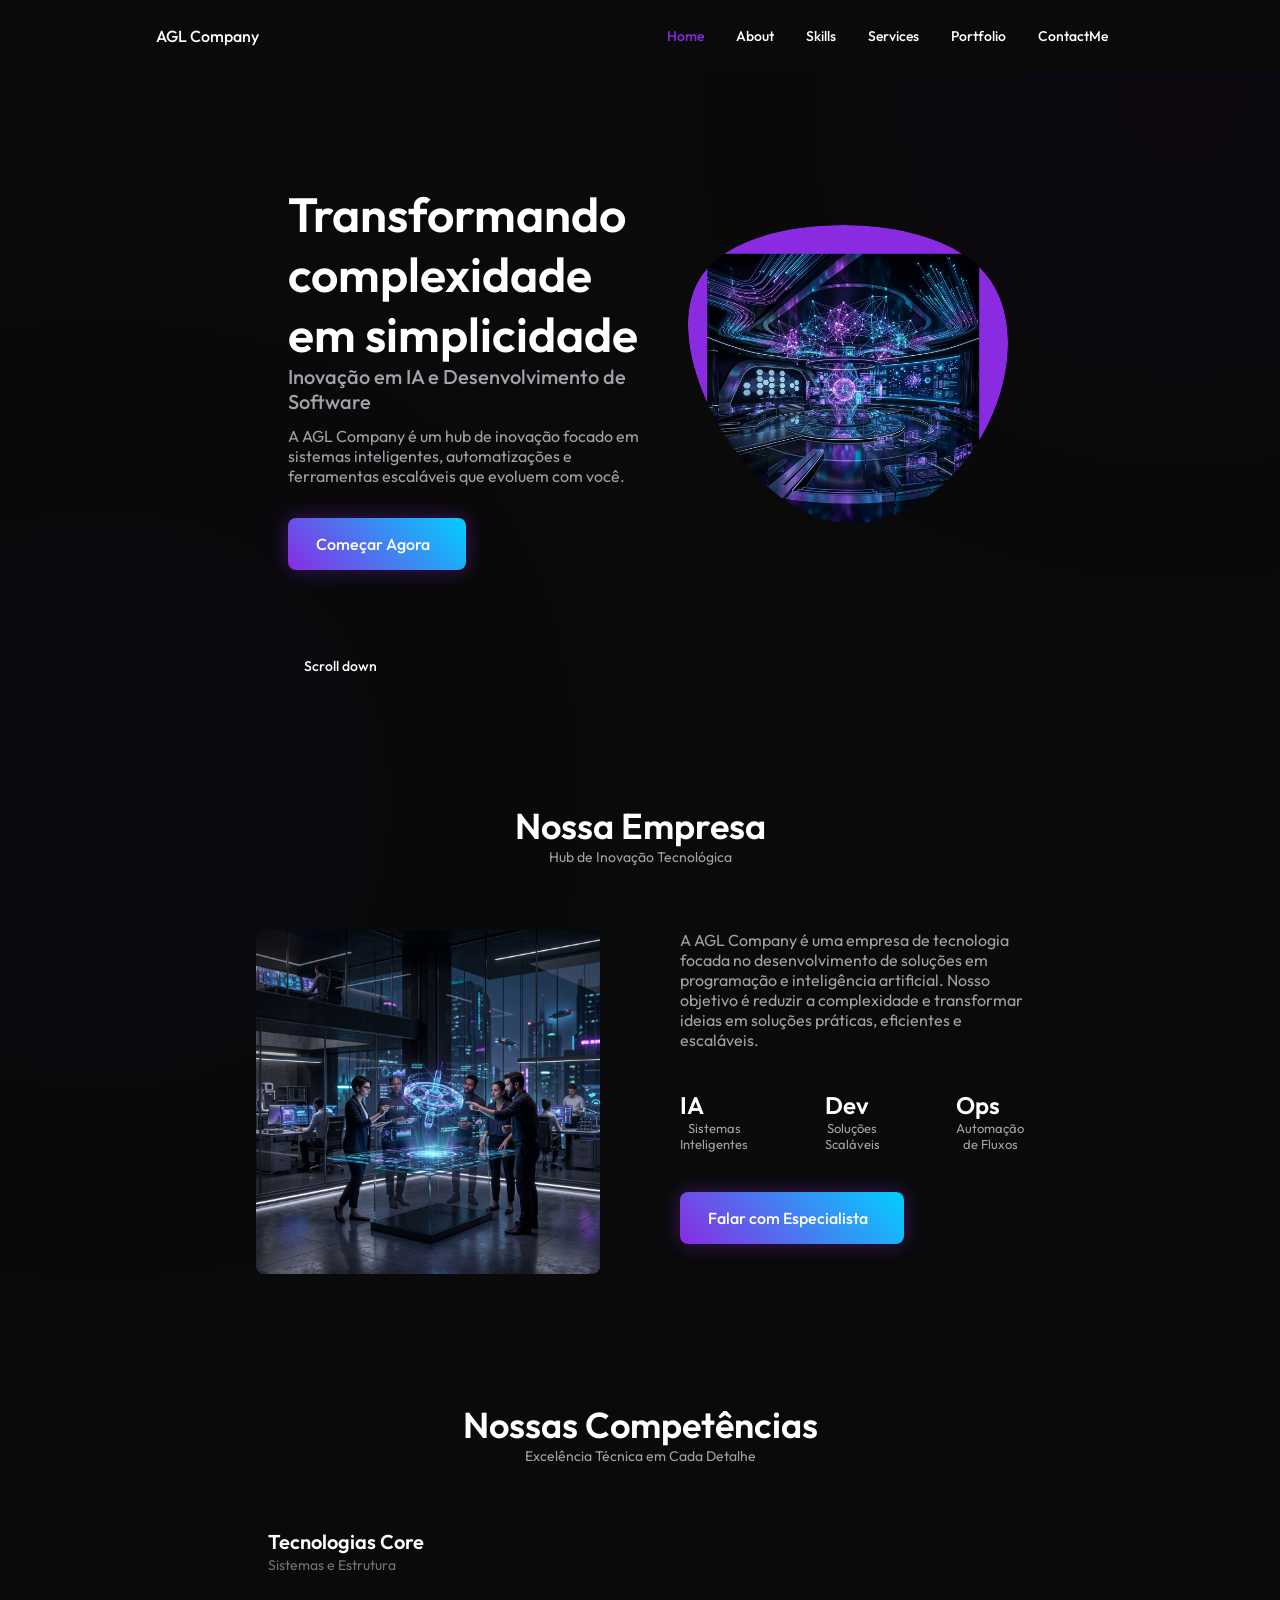
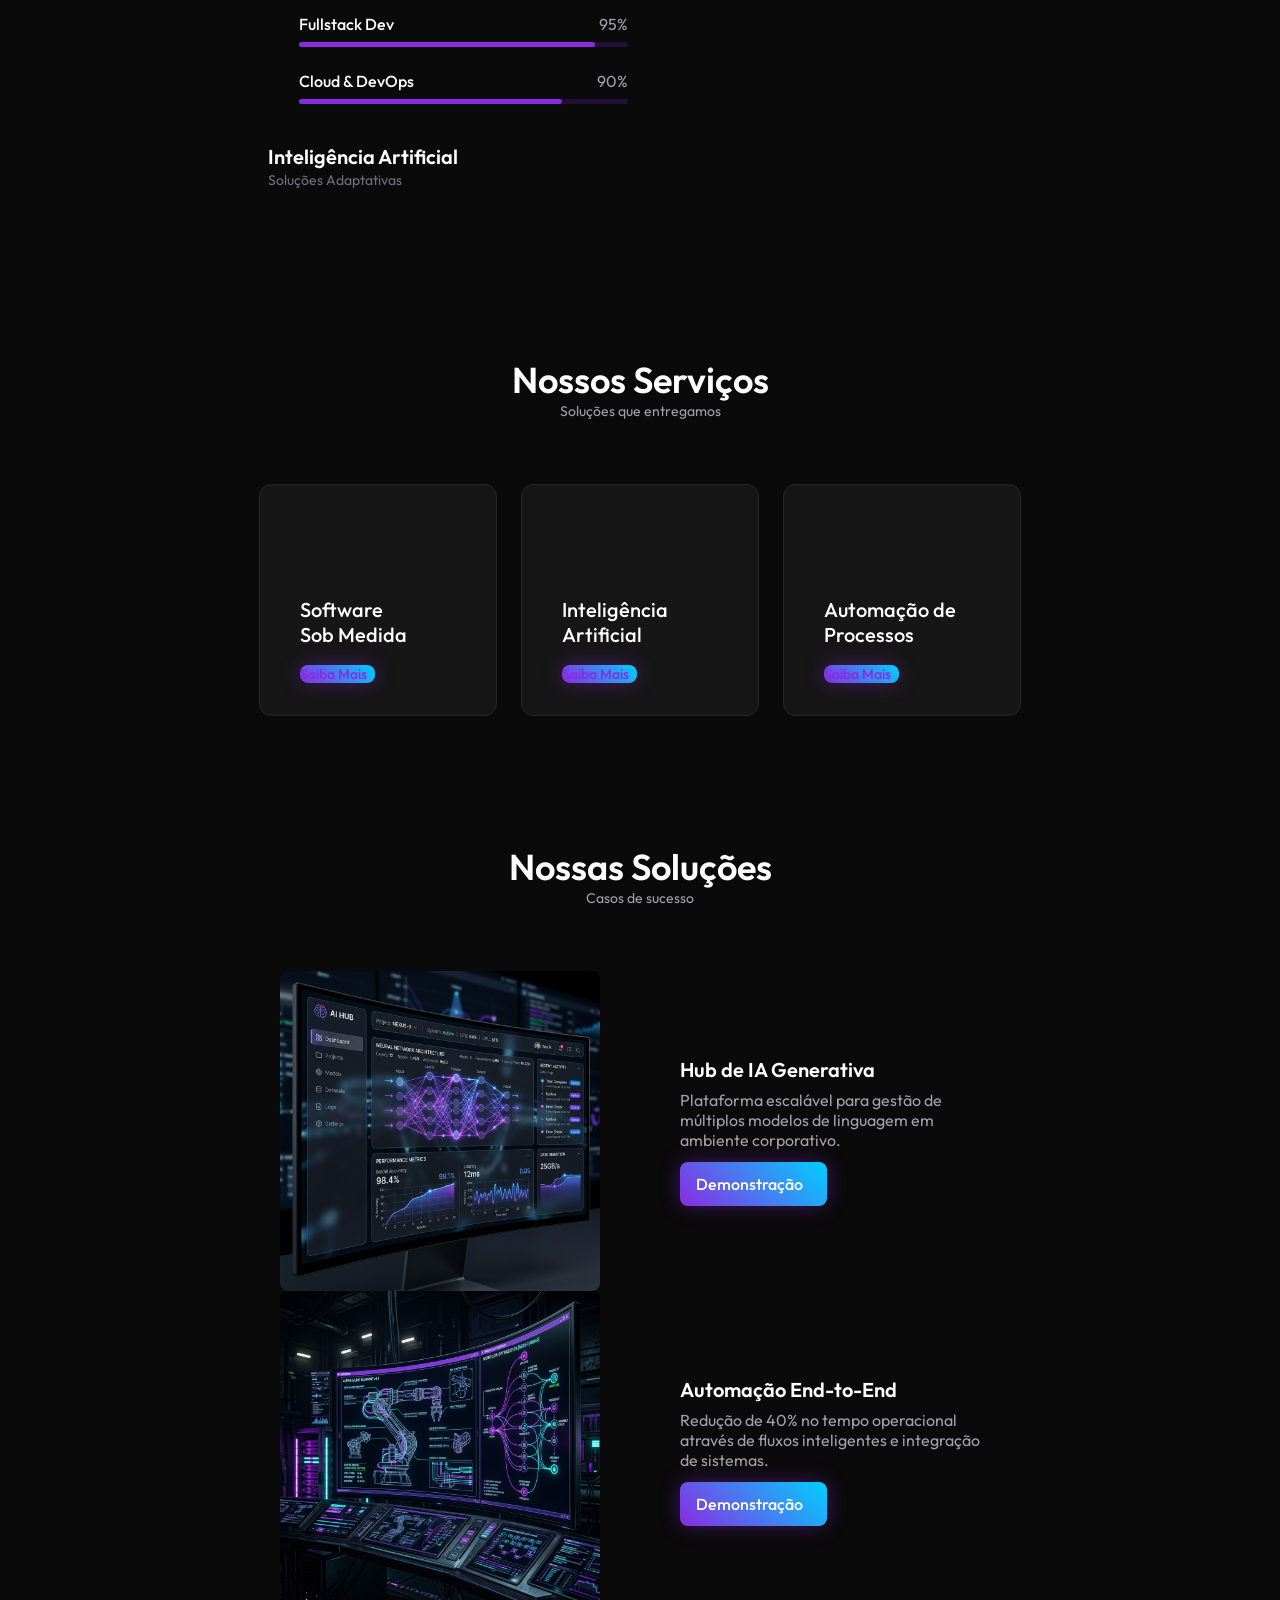
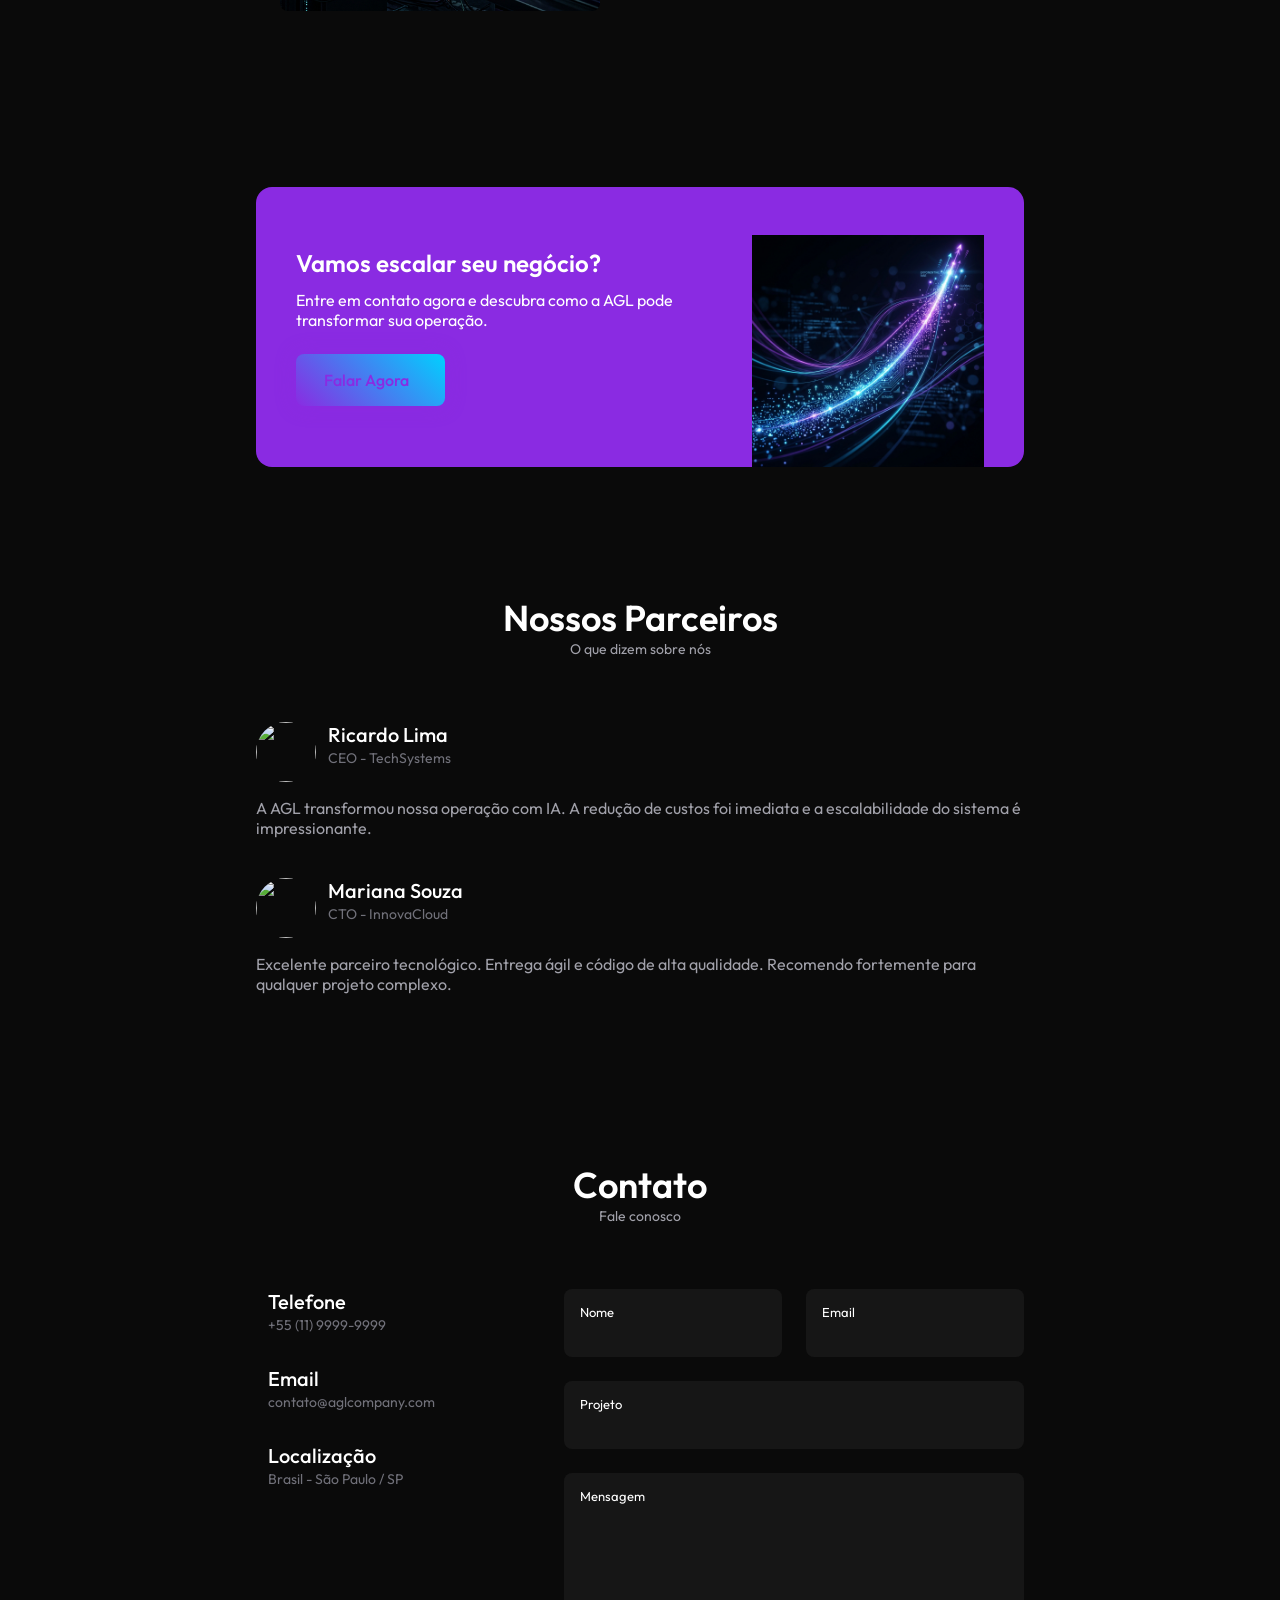
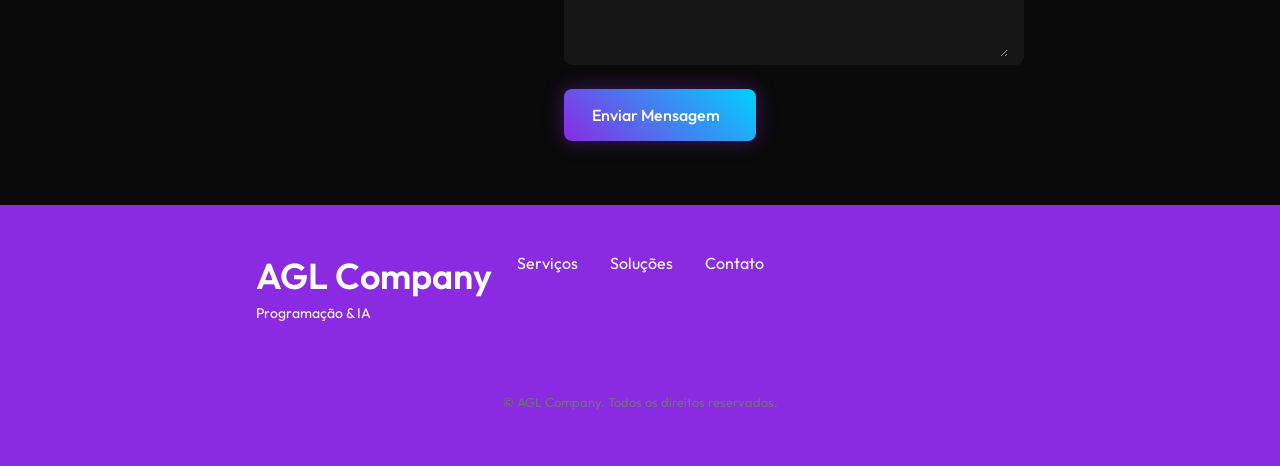
==== commit b5cf88be: "AGL Company website redesign - Premium Dark Mode & Rebranding" ====
--- a/responsive-portfolio-website-Alexa/index.html
+++ b/responsive-portfolio-website-Alexa/index.html
@@ -15,14 +15,18 @@
     <link rel="stylesheet" href="./assets/css/styles.css">
     <link rel="stylesheet" href="./assets/css/responsive.css">
 
-    <title>Responsive Portfolio Website</title>
+    <title>AGL Company | Inovação em IA e Desenvolvimento</title>
 </head>
 
 <body>
+    <!--==================== GLOW BACKGROUND ====================-->
+    <div class="glow-orb orb-purple"></div>
+    <div class="glow-orb orb-blue"></div>
+
     <!--==================== HEADER ====================-->
     <header class="header" id="header">
         <nav class="nav container">
-            <a href="#" class="nav__logo">Alexa</a>
+            <a href="#" class="nav__logo">AGL Company</a>
 
             <div class="nav__menu" id="nav-menu">
                 <ul class="nav__list grid">
@@ -61,9 +65,6 @@
             </div>
 
             <div class="nav__btns">
-                <!-- Theme change button -->
-                <i class="uil uil-moon change-theme" id="theme-button"></i>
-
                 <div class="nav__toggle" id="nav-toggle">
                     <i class="uil uil-apps"></i>
                 </div>
@@ -108,11 +109,11 @@
                     </div>
 
                     <div class="home__data">
-                        <h1 class="home__title">Hi, I'am Alexa</h1>
-                        <h3 class="home__subtitle">Frontend developer</h3>
-                        <p class="home__description">High level experience in web design and development knowledge, producing quality work.</p>
+                        <h1 class="home__title">Transformando complexidade em simplicidade</h1>
+                        <h3 class="home__subtitle">Inovação em IA e Desenvolvimento de Software</h3>
+                        <p class="home__description">A AGL Company é um hub de inovação focado em sistemas inteligentes, automatizações e ferramentas escaláveis que evoluem com você.</p>
                         <a href="#contact" class="button button--flex">
-                            Contact Me <i class="uil uil-message button__icon"></i>
+                            Começar Agora <i class="uil uil-arrow-right button__icon"></i>
                         </a>
                     </div>
                 </div>
@@ -129,35 +130,35 @@
 
         <!--==================== ABOUT ====================-->
         <section class="about section" id="about">
-            <h2 class="section__title">About Me</h2>
-            <span class="section__subtitle">My introduction</span>
+            <h2 class="section__title">Nossa Empresa</h2>
+            <span class="section__subtitle">Hub de Inovação Tecnológica</span>
 
             <div class="about__container container grid">
-                <img src="assets/img/about.jpg" alt="" class="about__img">
+                <img src="assets/img/about.png" alt="AGL Tech" class="about__img">
 
                 <div class="about__data">
-                    <p class="about__description">Web developer, with extensive knowledge and years of experience, working in web technologies and Ui / Ux design, delivering quality work.</p>
+                    <p class="about__description">A AGL Company é uma empresa de tecnologia focada no desenvolvimento de soluções em programação e inteligência artificial. Nosso objetivo é reduzir a complexidade e transformar ideias em soluções práticas, eficientes e escaláveis.</p>
 
                     <div class="about__info">
                         <div>
-                            <span class="about__info-title">08+</span>
-                            <span class="about__info-name">Years <br> experience</span>
+                            <span class="about__info-title">IA</span>
+                            <span class="about__info-name">Sistemas <br> Inteligentes</span>
                         </div>
 
                         <div>
-                            <span class="about__info-title">20+</span>
-                            <span class="about__info-name">Completed <br> project</span>
+                            <span class="about__info-title">Dev</span>
+                            <span class="about__info-name">Soluções <br> Scaláveis</span>
                         </div>
 
                         <div>
-                            <span class="about__info-title">05+</span>
-                            <span class="about__info-name">Companies <br> worked</span>
+                            <span class="about__info-title">Ops</span>
+                            <span class="about__info-name">Automação <br> de Fluxos</span>
                         </div>
                     </div>
 
                     <div class="about__buttons">
-                        <a download="" href="assets/pdf/Alexa-Cv.pdf" class="button button--flex">
-                            Download CV <i class="uil uil-download-alt button__icon"></i>
+                        <a href="#contact" class="button button--flex">
+                            Falar com Especialista <i class="uil uil-message button__icon"></i>
                         </a>
                     </div>
                 </div>
@@ -166,19 +167,19 @@
 
         <!--==================== SKILLS ====================-->
         <section class="skills section" id="skills">
-            <h2 class="section__title">Skills</h2>
-            <span class="section__subtitle">My technical level</span>
+            <h2 class="section__title">Nossas Competências</h2>
+            <span class="section__subtitle">Excelência Técnica em Cada Detalhe</span>
 
             <div class="skills__container container grid">
                 <div>
-                    <!--==================== SKILLS 1 ====================-->
+                    <!--==================== SKILLS 1: PROG ====================-->
                     <div class="skills__content skills__open">
                         <div class="skills__header">
-                            <i class="uil uil-bracket-curly skills__icon"></i>
+                            <i class="uil uil-brackets-curly skills__icon"></i>
 
                             <div>
-                                <h1 class="skills__title">Frontend developer</h1>
-                                <span class="skills__subtitle">More than 4 years</span>
+                                <h1 class="skills__title">Tecnologias Core</h1>
+                                <span class="skills__subtitle">Sistemas e Estrutura</span>
                             </div>
 
                             <i class="uil uil-angle-down skills__arrow"></i>
@@ -187,8 +188,8 @@
                         <div class="skills__list grid">
                             <div class="skills__data">
                                 <div class="skills__titles">
-                                    <h3 class="skills__name">HTML</h3>
-                                    <span class="skills__number">90%</span>
+                                    <h3 class="skills__name">Fullstack Dev</h3>
+                                    <span class="skills__number">95%</span>
                                 </div>
                                 <div class="skills__bar">
                                     <span class="skills__percentage skills__html"></span>
@@ -197,44 +198,24 @@
 
                             <div class="skills__data">
                                 <div class="skills__titles">
-                                    <h3 class="skills__name">CSS</h3>
-                                    <span class="skills__number">80%</span>
+                                    <h3 class="skills__name">Cloud & DevOps</h3>
+                                    <span class="skills__number">90%</span>
                                 </div>
                                 <div class="skills__bar">
                                     <span class="skills__percentage skills__css"></span>
                                 </div>
                             </div>
-
-                            <div class="skills__data">
-                                <div class="skills__titles">
-                                    <h3 class="skills__name">JavaScript</h3>
-                                    <span class="skills__number">60%</span>
-                                </div>
-                                <div class="skills__bar">
-                                    <span class="skills__percentage skills__js"></span>
-                                </div>
-                            </div>
-
-                            <div class="skills__data">
-                                <div class="skills__titles">
-                                    <h3 class="skills__name">React</h3>
-                                    <span class="skills__number">85%</span>
-                                </div>
-                                <div class="skills__bar">
-                                    <span class="skills__percentage skills__react"></span>
-                                </div>
-                            </div>
-                        </div>
-                    </div>
-
-                    <!--==================== SKILLS 2 ====================-->
+                        </div>
+                    </div>
+
+                    <!--==================== SKILLS 2: AI ====================-->
                     <div class="skills__content skills__close">
                         <div class="skills__header">
-                            <i class="uil uil-server-network skills__icon"></i>
+                            <i class="uil uil-brain skills__icon"></i>
 
                             <div>
-                                <h1 class="skills__title">Backend developer</h1>
-                                <span class="skills__subtitle">More than 2 years</span>
+                                <h1 class="skills__title">Inteligência Artificial</h1>
+                                <span class="skills__subtitle">Soluções Adaptativas</span>
                             </div>
 
                             <i class="uil uil-angle-down skills__arrow"></i>
@@ -243,8 +224,8 @@
                         <div class="skills__list grid">
                             <div class="skills__data">
                                 <div class="skills__titles">
-                                    <h3 class="skills__name">PHP</h3>
-                                    <span class="skills__number">80%</span>
+                                    <h3 class="skills__name">LLMs & NLP</h3>
+                                    <span class="skills__number">90%</span>
                                 </div>
                                 <div class="skills__bar">
                                     <span class="skills__percentage skills__php"></span>
@@ -253,270 +234,56 @@
 
                             <div class="skills__data">
                                 <div class="skills__titles">
-                                    <h3 class="skills__name">Node Js</h3>
-                                    <span class="skills__number">70%</span>
+                                    <h3 class="skills__name">Data Ops</h3>
+                                    <span class="skills__number">85%</span>
                                 </div>
                                 <div class="skills__bar">
                                     <span class="skills__percentage skills__node"></span>
                                 </div>
                             </div>
-
-                            <div class="skills__data">
-                                <div class="skills__titles">
-                                    <h3 class="skills__name">Firebase</h3>
-                                    <span class="skills__number">90%</span>
-                                </div>
-                                <div class="skills__bar">
-                                    <span class="skills__percentage skills__firebase"></span>
-                                </div>
-                            </div>
-
-                            <div class="skills__data">
-                                <div class="skills__titles">
-                                    <h3 class="skills__name">Python</h3>
-                                    <span class="skills__number">55%</span>
-                                </div>
-                                <div class="skills__bar">
-                                    <span class="skills__percentage skills__python"></span>
-                                </div>
-                            </div>
-                        </div>
-                    </div>
-                </div>
-
-                <div>
-                    <!--==================== SKILLS 3 ====================-->
-                    <div class="skills__content skills__close">
-                        <div class="skills__header">
-                            <i class="uil uil-swatches skills__icon"></i>
-
-                            <div>
-                                <h1 class="skills__title">Designer</h1>
-                                <span class="skills__subtitle">More than 5 years</span>
-                            </div>
-
-                            <i class="uil uil-angle-down skills__arrow"></i>
-                        </div>
-
-                        <div class="skills__list grid">
-                            <div class="skills__data">
-                                <div class="skills__titles">
-                                    <h3 class="skills__name">Figma</h3>
-                                    <span class="skills__number">90%</span>
-                                </div>
-                                <div class="skills__bar">
-                                    <span class="skills__percentage skills__figma"></span>
-                                </div>
-                            </div>
-
-                            <div class="skills__data">
-                                <div class="skills__titles">
-                                    <h3 class="skills__name">Sketch</h3>
-                                    <span class="skills__number">85%</span>
-                                </div>
-                                <div class="skills__bar">
-                                    <span class="skills__percentage skills__sketch"></span>
-                                </div>
-                            </div>
-
-                            <div class="skills__data">
-                                <div class="skills__titles">
-                                    <h3 class="skills__name">Photoshop</h3>
-                                    <span class="skills__number">85%</span>
-                                </div>
-                                <div class="skills__bar">
-                                    <span class="skills__percentage skills__photoshop"></span>
-                                </div>
-                            </div>
-                        </div>
-                    </div>
-                </div>
-            </div>
-        </section>
-
-        <!--==================== QUALIFICATION ====================-->
-        <section class="qualification section">
-            <h2 class="section__title">Qualification</h2>
-            <span class="section__subtitle">My personal journey</span>
-
-            <div class="qualification__container container">
-                <div class="qualification__tabs">
-                    <div class="qualification__button button--flex qualification__active" data-target='#education'>
-                        <i class="uil uil-graduation-cap qualification__icon"></i> Education
-                    </div>
-
-                    <div class="qualification__button button--flex" data-target="#work">
-                        <i class="uil uil-briefcase-alt qualification__icon"></i> Work
-                    </div>
-                </div>
-
-                <div class="qualification__sections">
-                    <!--==================== QUALIFICATION CONTENT 1 ====================-->
-                    <div class="qualification__content qualification__active" data-content id="education">
-                        <!--==================== QUALIFICATION 1 ====================-->
-                        <div class="qualification__data">
-                            <div>
-                                <h3 class="qualification__title">Computer Engineer</h3>
-                                <span class="qualification__subtitle">Peru - University</span>
-                                <div class="qualification__calendar">
-                                    <i class="uil uil-calendar-alt"></i> 2009 - 2014
-                                </div>
-                            </div>
-
-                            <div>
-                                <span class="qualification__rounder"></span>
-                                <span class="qualification__line"></span>
-                            </div>
-                        </div>
-
-                        <!--==================== QUALIFICATION 2 ====================-->
-                        <div class="qualification__data">
-                            <div></div>
-
-                            <div>
-                                <span class="qualification__rounder"></span>
-                                <span class="qualification__line"></span>
-                            </div>
-
-                            <div>
-                                <h3 class="qualification__title">Web Design</h3>
-                                <span class="qualification__subtitle">Spain - Institute</span>
-                                <div class="qualification__calendar">
-                                    <i class="uil uil-calendar-alt"></i> 2014 - 2017
-                                </div>
-                            </div>
-                        </div>
-
-                        <!--==================== QUALIFICATION 3 ====================-->
-                        <div class="qualification__data">
-                            <div>
-                                <h3 class="qualification__title">Web Development</h3>
-                                <span class="qualification__subtitle">Peru - Institute</span>
-                                <div class="qualification__calendar">
-                                    <i class="uil uil-calendar-alt"></i> 2017 - 2019
-                                </div>
-                            </div>
-
-                            <div>
-                                <span class="qualification__rounder"></span>
-                                <span class="qualification__line"></span>
-                            </div>
-                        </div>
-
-                        <!--==================== QUALIFICATION 4 ====================-->
-                        <div class="qualification__data">
-                            <div></div>
-
-                            <div>
-                                <span class="qualification__rounder"></span>
-                                <!-- <span class="qualification__line"></span> -->
-                            </div>
-
-                            <div>
-                                <h3 class="qualification__title">Master in Ui/Ux</h3>
-                                <span class="qualification__subtitle">Peru - Institute</span>
-                                <div class="qualification__calendar">
-                                    <i class="uil uil-calendar-alt"></i> 2019 - 2021
-                                </div>
-                            </div>
-                        </div>
-                    </div>
-
-                    <!--==================== QUALIFICATION CONTENT 2 ====================-->
-                    <div class="qualification__content" data-content id="work">
-                        <!--==================== QUALIFICATION 1 ====================-->
-                        <div class="qualification__data">
-                            <div>
-                                <h3 class="qualification__title">Software Engineer</h3>
-                                <span class="qualification__subtitle">Microsoft - Peru</span>
-                                <div class="qualification__calendar">
-                                    <i class="uil uil-calendar-alt"></i> 2016 - 2018
-                                </div>
-                            </div>
-
-                            <div>
-                                <span class="qualification__rounder"></span>
-                                <span class="qualification__line"></span>
-                            </div>
-                        </div>
-
-                        <!--==================== QUALIFICATION 2 ====================-->
-                        <div class="qualification__data">
-                            <div></div>
-
-                            <div>
-                                <span class="qualification__rounder"></span>
-                                <span class="qualification__line"></span>
-                            </div>
-
-                            <div>
-                                <h3 class="qualification__title">Frontend Developer</h3>
-                                <span class="qualification__subtitle">Apple Inc - Spain</span>
-                                <div class="qualification__calendar">
-                                    <i class="uil uil-calendar-alt"></i> 2018 - 2020
-                                </div>
-                            </div>
-                        </div>
-
-                        <!--==================== QUALIFICATION 3 ====================-->
-                        <div class="qualification__data">
-                            <div>
-                                <h3 class="qualification__title">Ui Designer</h3>
-                                <span class="qualification__subtitle">Figma - Spain</span>
-                                <div class="qualification__calendar">
-                                    <i class="uil uil-calendar-alt"></i> 2017 - 2019
-                                </div>
-                            </div>
-
-                            <div>
-                                <span class="qualification__rounder"></span>
-                                <!-- <span class="qualification__line"></span> -->
-                            </div>
-                        </div>
-                    </div>
-                </div>
-            </div>
-        </section>
+                        </div>
+                    </div>
+                </div>
+            </div>
+        </section>
+
+        <!-- Qualification removed for corporate profile -->
 
         <!--==================== SERVICES ====================-->
         <section class="services section" id="services">
-            <h2 class="section__title">Services</h2>
-            <span class="section__subtitle">What I offer</span>
+            <h2 class="section__title">Nossos Serviços</h2>
+            <span class="section__subtitle">Soluções que entregamos</span>
 
             <div class="services__container container grid">
                 <!--==================== SERVICES 1 ====================-->
                 <div class="services__content">
                     <div>
-                        <i class="uil uil-web-grid services__icon"></i>
-                        <h3 class="services__title">Ui/Ux <br> Designer</h3>
+                        <i class="uil uil-brackets-curly services__icon"></i>
+                        <h3 class="services__title">Software <br> Sob Medida</h3>
                     </div>
 
                     <span class="button button--flex button--small button--link services__button">
-                        View More
+                        Saiba Mais
                         <i class="uil uil-arrow-right button__icon"></i>
                     </span>
 
                     <div class="services__modal">
                         <div class="services__modal-content">
-                            <h4 class="services__modal-title">Ui/Ux <br> Designer</h4>
+                            <h4 class="services__modal-title">Desenvolvimento <br> Desktop e Web</h4>
                             <i class="uil uil-times services__modal-close"></i>
 
                             <ul class="services__modal-services grid">
                                 <li class="services__modal-service">
                                     <i class="uil uil-check-circle services__modal-icon"></i>
-                                    <p>I develop the user interface.</p>
-                                </li>
-                                <li class="services__modal-service">
-                                    <i class="uil uil-check-circle services__modal-icon"></i>
-                                    <p>Web page development.</p>
-                                </li>
-                                <li class="services__modal-service">
-                                    <i class="uil uil-check-circle services__modal-icon"></i>
-                                    <p>I create ux element interactions.</p>
-                                </li>
-                                <li class="services__modal-service">
-                                    <i class="uil uil-check-circle services__modal-icon"></i>
-                                    <p>I position your company brand.</p>
+                                    <p>Sistemas robustos e escaláveis.</p>
+                                </li>
+                                <li class="services__modal-service">
+                                    <i class="uil uil-check-circle services__modal-icon"></i>
+                                    <p>Arquitetura moderna e segura.</p>
+                                </li>
+                                <li class="services__modal-service">
+                                    <i class="uil uil-check-circle services__modal-icon"></i>
+                                    <p>Experiência de uso otimizada.</p>
                                 </li>
                             </ul>
                         </div>
@@ -526,36 +293,32 @@
                 <!--==================== SERVICES 2 ====================-->
                 <div class="services__content">
                     <div>
-                        <i class="uil uil-arrow services__icon"></i>
-                        <h3 class="services__title">Frontend <br> Developer</h3>
+                        <i class="uil uil-brain services__icon"></i>
+                        <h3 class="services__title">Inteligência <br> Artificial</h3>
                     </div>
 
                     <span class="button button--flex button--small button--link services__button">
-                        View More
+                        Saiba Mais
                         <i class="uil uil-arrow-right button__icon"></i>
                     </span>
 
                     <div class="services__modal">
                         <div class="services__modal-content">
-                            <h4 class="services__modal-title">Frontend <br> Developer</h4>
+                            <h4 class="services__modal-title">IA & Machine <br> Learning</h4>
                             <i class="uil uil-times services__modal-close"></i>
 
                             <ul class="services__modal-services grid">
                                 <li class="services__modal-service">
                                     <i class="uil uil-check-circle services__modal-icon"></i>
-                                    <p>I develop the user interface.</p>
-                                </li>
-                                <li class="services__modal-service">
-                                    <i class="uil uil-check-circle services__modal-icon"></i>
-                                    <p>Web page development.</p>
-                                </li>
-                                <li class="services__modal-service">
-                                    <i class="uil uil-check-circle services__modal-icon"></i>
-                                    <p>I create ux element interactions.</p>
-                                </li>
-                                <li class="services__modal-service">
-                                    <i class="uil uil-check-circle services__modal-icon"></i>
-                                    <p>I position your company brand.</p>
+                                    <p>Integração com LLMs (GPT, Gemini).</p>
+                                </li>
+                                <li class="services__modal-service">
+                                    <i class="uil uil-check-circle services__modal-icon"></i>
+                                    <p>Modelos preditivos de negócio.</p>
+                                </li>
+                                <li class="services__modal-service">
+                                    <i class="uil uil-check-circle services__modal-icon"></i>
+                                    <p>Chatbots inteligentes e treinados.</p>
                                 </li>
                             </ul>
                         </div>
@@ -565,36 +328,32 @@
                 <!--==================== SERVICES 3 ====================-->
                 <div class="services__content">
                     <div>
-                        <i class="uil uil-pen services__icon"></i>
-                        <h3 class="services__title">Branding <br> Designer</h3>
+                        <i class="uil uil-sync services__icon"></i>
+                        <h3 class="services__title">Automação de <br> Processos</h3>
                     </div>
 
                     <span class="button button--flex button--small button--link services__button">
-                        View More
+                        Saiba Mais
                         <i class="uil uil-arrow-right button__icon"></i>
                     </span>
 
                     <div class="services__modal">
                         <div class="services__modal-content">
-                            <h4 class="services__modal-title">Branding <br> Designer</h4>
+                            <h4 class="services__modal-title">Eficiência <br> Operacional</h4>
                             <i class="uil uil-times services__modal-close"></i>
 
                             <ul class="services__modal-services grid">
                                 <li class="services__modal-service">
                                     <i class="uil uil-check-circle services__modal-icon"></i>
-                                    <p>I develop the user interface.</p>
-                                </li>
-                                <li class="services__modal-service">
-                                    <i class="uil uil-check-circle services__modal-icon"></i>
-                                    <p>Web page development.</p>
-                                </li>
-                                <li class="services__modal-service">
-                                    <i class="uil uil-check-circle services__modal-icon"></i>
-                                    <p>I create ux element interactions.</p>
-                                </li>
-                                <li class="services__modal-service">
-                                    <i class="uil uil-check-circle services__modal-icon"></i>
-                                    <p>I position your company brand.</p>
+                                    <p>Otimização de fluxos manuais.</p>
+                                </li>
+                                <li class="services__modal-service">
+                                    <i class="uil uil-check-circle services__modal-icon"></i>
+                                    <p>Integração entre ferramentas (Zapier, n8n).</p>
+                                </li>
+                                <li class="services__modal-service">
+                                    <i class="uil uil-check-circle services__modal-icon"></i>
+                                    <p>Redução de erros e custos.</p>
                                 </li>
                             </ul>
                         </div>
@@ -605,20 +364,20 @@
 
         <!--==================== PORTFOLIO ====================-->
         <section class="portfolio section" id="portfolio">
-            <h2 class="section__title">Portfolio</h2>
-            <span class="section__subtitle">Most recent work</span>
+            <h2 class="section__title">Nossas Soluções</h2>
+            <span class="section__subtitle">Casos de sucesso</span>
 
             <div class="portfolio__container container swiper-container">
                 <div class="swiper-wrapper">
                     <!--==================== PORTFOLIO 1 ====================-->
                     <div class="portfolio__content grid swiper-slide">
-                        <img src="assets/img/portfolio1.jpg" alt="" class="portfolio__img">
+                        <img src="assets/img/portfolio1.png" alt="AI Hub" class="portfolio__img">
 
                         <div class="portfolio__data">
-                            <h3 class="portfolio__title">Modern Website</h3>
-                            <p class="portfolio__description">Website adaptable to all devices, with ui components and animated interactions.</p>
+                            <h3 class="portfolio__title">Hub de IA Generativa</h3>
+                            <p class="portfolio__description">Plataforma escalável para gestão de múltiplos modelos de linguagem em ambiente corporativo.</p>
                             <a href="#" class="button button--flex button--small portfolio__button">
-                                Demo
+                                Demonstração
                                 <i class="uil uil-arrow-right button__icon"></i>
                             </a>
                         </div>
@@ -626,27 +385,13 @@
 
                     <!--==================== PORTFOLIO 2 ====================-->
                     <div class="portfolio__content grid swiper-slide">
-                        <img src="assets/img/portfolio2.jpg" alt="" class="portfolio__img">
+                        <img src="assets/img/portfolio2.png" alt="Automations" class="portfolio__img">
 
                         <div class="portfolio__data">
-                            <h3 class="portfolio__title">Brand Design</h3>
-                            <p class="portfolio__description">Website adaptable to all devices, with ui components and animated interactions.</p>
+                            <h3 class="portfolio__title">Automação End-to-End</h3>
+                            <p class="portfolio__description">Redução de 40% no tempo operacional através de fluxos inteligentes e integração de sistemas.</p>
                             <a href="#" class="button button--flex button--small portfolio__button">
-                                Demo
-                                <i class="uil uil-arrow-right button__icon"></i>
-                            </a>
-                        </div>
-                    </div>
-
-                    <!--==================== PORTFOLIO 3 ====================-->
-                    <div class="portfolio__content grid swiper-slide">
-                        <img src="assets/img/portfolio3.jpg" alt="" class="portfolio__img">
-
-                        <div class="portfolio__data">
-                            <h3 class="portfolio__title">Online Store</h3>
-                            <p class="portfolio__description">Website adaptable to all devices, with ui components and animated interactions.</p>
-                            <a href="#" class="button button--flex button--small portfolio__button">
-                                Demo
+                                Demonstração
                                 <i class="uil uil-arrow-right button__icon"></i>
                             </a>
                         </div>
@@ -670,10 +415,10 @@
             <div class="project__bg">
                 <div class="project__container container grid">
                     <div class="project__data">
-                        <h2 class="project__title">You have a new project</h2>
-                        <p class="project__description">Contact me now and get a 30% discount on your new project.</p>
+                        <h2 class="project__title">Vamos escalar seu negócio?</h2>
+                        <p class="project__description">Entre em contato agora e descubra como a AGL pode transformar sua operação.</p>
                         <a href="#contact" class="button button--flex button--white">
-                            Contact Me
+                            Falar Agora
                             <i class="uil uil-message project__icon button__icon"></i>
                         </a>
                     </div>
@@ -685,8 +430,8 @@
 
         <!--==================== TESTIMONIAL ====================-->
         <section class="testimonial section">
-            <h2 class="section__title">Testimonial</h2>
-            <span class="section__subtitle">My client saying</span>
+            <h2 class="section__title">Nossos Parceiros</h2>
+            <span class="section__subtitle">O que dizem sobre nós</span>
 
             <div class="testimonial__container container swiper-container">
                 <div class="swiper-wrapper">
@@ -697,8 +442,8 @@
                                 <img src="assets/img/testimonial1.jpg" alt="" class="testimonial__img">
 
                                 <div>
-                                    <h3 class="testimonial__name">Sara Smith</h3>
-                                    <span class="testimonial__client">Client</span>
+                                    <h3 class="testimonial__name">Ricardo Lima</h3>
+                                    <span class="testimonial__client">CEO - TechSystems</span>
                                 </div>
                             </div>
 
@@ -711,7 +456,7 @@
                             </div>
                         </div>
 
-                        <p class="testimonial__description">I get a good impression, I carry out my project with all the possible quality and attention and support 24 hours a day.</p>
+                        <p class="testimonial__description">A AGL transformou nossa operação com IA. A redução de custos foi imediata e a escalabilidade do sistema é impressionante.</p>
                     </div>
 
                     <!--==================== TESTIMONIAL 2 ====================-->
@@ -721,8 +466,8 @@
                                 <img src="assets/img/testimonial2.jpg" alt="" class="testimonial__img">
 
                                 <div>
-                                    <h3 class="testimonial__name">Matt Robinson</h3>
-                                    <span class="testimonial__client">Client</span>
+                                    <h3 class="testimonial__name">Mariana Souza</h3>
+                                    <span class="testimonial__client">CTO - InnovaCloud</span>
                                 </div>
                             </div>
 
@@ -735,31 +480,7 @@
                             </div>
                         </div>
 
-                        <p class="testimonial__description">I get a good impression, I carry out my project with all the possible quality and attention and support 24 hours a day.</p>
-                    </div>
-
-                    <!--==================== TESTIMONIAL 3 ====================-->
-                    <div class="testimonial__content swiper-slide">
-                        <div class="testimonial__data">
-                            <div class="testimonial__header">
-                                <img src="assets/img/testimonial3.jpg" alt="" class="testimonial__img">
-
-                                <div>
-                                    <h3 class="testimonial__name">Raul Harris</h3>
-                                    <span class="testimonial__client">Client</span>
-                                </div>
-                            </div>
-
-                            <div>
-                                <i class="uil uil-star testimonial__icon-star"></i>
-                                <i class="uil uil-star testimonial__icon-star"></i>
-                                <i class="uil uil-star testimonial__icon-star"></i>
-                                <i class="uil uil-star testimonial__icon-star"></i>
-                                <i class="uil uil-star testimonial__icon-star"></i>
-                            </div>
-                        </div>
-
-                        <p class="testimonial__description">I get a good impression, I carry out my project with all the possible quality and attention and support 24 hours a day.</p>
+                        <p class="testimonial__description">Excelente parceiro tecnológico. Entrega ágil e código de alta qualidade. Recomendo fortemente para qualquer projeto complexo.</p>
                     </div>
                 </div>
 
@@ -770,8 +491,8 @@
 
         <!--==================== CONTACT ME ====================-->
         <section class="contact section" id="contact">
-            <h2 class="section__title">Contact Me</h2>
-            <span class="section__subtitle">Get in touch</span>
+            <h2 class="section__title">Contato</h2>
+            <span class="section__subtitle">Fale conosco</span>
 
             <div class="contact__container container grid">
                 <div>
@@ -779,8 +500,8 @@
                         <i class="uil uil-phone contact__icon"></i>
 
                         <div>
-                            <h3 class="contact__title">Call Me</h3>
-                            <span class="contact__subtitle">999-777-666</span>
+                            <h3 class="contact__title">Telefone</h3>
+                            <span class="contact__subtitle">+55 (11) 9999-9999</span>
                         </div>
                     </div>
 
@@ -789,7 +510,7 @@
 
                         <div>
                             <h3 class="contact__title">Email</h3>
-                            <span class="contact__subtitle">alexa@email.com</span>
+                            <span class="contact__subtitle">contato@aglcompany.com</span>
                         </div>
                     </div>
 
@@ -797,8 +518,8 @@
                         <i class="uil uil-map-marker contact__icon"></i>
 
                         <div>
-                            <h3 class="contact__title">Location</h3>
-                            <span class="contact__subtitle">Peru - Lima Av. Brasil #123</span>
+                            <h3 class="contact__title">Localização</h3>
+                            <span class="contact__subtitle">Brasil - São Paulo / SP</span>
                         </div>
                     </div>
                 </div>
@@ -806,7 +527,7 @@
                 <form action="" class="contact__form grid">
                     <div class="contact__inputs grid">
                         <div class="contact__content">
-                            <label for="" class="contact__label">Name</label>
+                            <label for="" class="contact__label">Nome</label>
                             <input type="text" class="contact__input">
                         </div>
                         <div class="contact__content">
@@ -815,17 +536,17 @@
                         </div>
                     </div>
                     <div class="contact__content">
-                        <label for="" class="contact__label">Project</label>
+                        <label for="" class="contact__label">Projeto</label>
                         <input type="text" class="contact__input">
                     </div>
                     <div class="contact__content">
-                        <label for="" class="contact__label">Message</label>
+                        <label for="" class="contact__label">Mensagem</label>
                         <textarea name="" id="" cols="0" rows="7" class="contact__input"></textarea>
                     </div>
 
                     <div>
                         <a href="#" class="button button--flex">
-                            Send Message
+                            Enviar Mensagem
                             <i class="uil uil-message button__icon"></i>
                         </a>
                     </div>
@@ -839,36 +560,36 @@
         <div class="footer__bg">
             <div class="footer__container container grid">
                 <div>
-                    <h1 class="footer__title">Alexa</h1>
-                    <span class="footer__subtitle">Frontend developer</span>
+                    <h1 class="footer__title">AGL Company</h1>
+                    <span class="footer__subtitle">Programação & IA</span>
                 </div>
 
                 <ul class="footer__links">
                     <li>
-                        <a href="#services" class="footer__link">Services</a>
+                        <a href="#services" class="footer__link">Serviços</a>
                     </li>
                     <li>
-                        <a href="#portfolio" class="footer__link">Portfolio</a>
+                        <a href="#portfolio" class="footer__link">Soluções</a>
                     </li>
                     <li>
-                        <a href="#contact" class="footer__link">Contactme</a>
+                        <a href="#contact" class="footer__link">Contato</a>
                     </li>
                 </ul>
 
                 <div class="footer__socials">
-                    <a href="https://www.facebook.com/" target="_blank" class="footer__social">
-                        <i class="uil uil-facebook-f"></i>
+                    <a href="#" target="_blank" class="footer__social">
+                        <i class="uil uil-linkedin"></i>
                     </a>
-                    <a href="https://www.instagram.com/" target="_blank" class="footer__social">
+                    <a href="#" target="_blank" class="footer__social">
                         <i class="uil uil-instagram"></i>
                     </a>
-                    <a href="https://twitter.com/" target="_blank" class="footer__social">
+                    <a href="#" target="_blank" class="footer__social">
                         <i class="uil uil-twitter-alt"></i>
                     </a>
                 </div>
             </div>
 
-            <p class="footer__copy">&#169; CodeWithPankaj. All right reserved</p>
+            <p class="footer__copy">&#169; AGL Company. Todos os direitos reservados.</p>
         </div>
     </footer>
 
--- a/responsive-portfolio-website-Alexa/assets/css/styles.css
+++ b/responsive-portfolio-website-Alexa/assets/css/styles.css
@@ -1,4 +1,5 @@
 /*==================== GOOGLE FONTS ====================*/
+@import url("https://fonts.googleapis.com/css2?family=Outfit:wght@400;500;600;700&display=swap");
 @import url("https://fonts.googleapis.com/css2?family=Poppins:wght@400;500;600&display=swap");
 
 /*==================== VARIABLES CSS ====================*/
@@ -6,25 +7,23 @@
     --header-height: 3rem;
 
     /*========== Colors ==========*/
-    /* Change favorite color */
-    --hue-color: 250; /*Purple 250 - Green 142 - Blue 230 - Pink 340*/
-
-    /* HSL color mode */
-    --first-color: hsl(var(--hue-color), 69%, 61%);
-    --first-color-second: hsl(var(--hue-color), 69%, 61%);
-    --first-color-alt: hsl(var(--hue-color), 57%, 53%);
-    --first-color-lighter: hsl(var(--hue-color), 92%, 85%);
-    --title-color: hsl(var(--hue-color), 8%, 15%);
-    --text-color: hsl(var(--hue-color), 8%, 45%);
-    --text-color-light: hsl(var(--hue-color), 8%, 65%);
-    --input-color: hsl(var(--hue-color), 70%, 96%);
-    --body-color: hsl(var(--hue-color), 60%, 99%);
-    --container-color: #fff;
-    --scroll-bar-color: hsl(var(--hue-color), 12%, 90%);
-    --scroll-thumb-color: hsl(var(--hue-color), 12%, 80%);
+    /* AGL Company Palette */
+    --first-color: #8A2BE2;
+    --first-color-second: #8A2BE2;
+    --first-color-alt: #00D1FF;
+    --first-color-lighter: rgba(138, 43, 226, 0.2);
+    --title-color: #FFFFFF;
+    --text-color: #A1A1AA;
+    --text-color-light: #71717A;
+    --input-color: #161616;
+    --body-color: #0A0A0A;
+    --container-color: #161616;
+    --border-color: #262626;
+    --scroll-bar-color: #262626;
+    --scroll-thumb-color: #3F3F46;
 
     /*========== Font and typography ==========*/
-    --body-font: 'Poppins', sans-serif;
+    --body-font: 'Outfit', 'Poppins', sans-serif;
 
     /* .5rem = 8px, 1rem = 16px, 1.5rem = 24px ... */
     --big-font-size: 2rem;
@@ -69,17 +68,9 @@
     }
 }
 
-/*========== Variables Dark theme ==========*/
-body.dark-theme {
-    /* HSL color mode */
-    --first-color-second: hsl(var(--hue-color), 30%, 8%);
-    --title-color: hsl(var(--hue-color), 8%, 95%);
-    --text-color: hsl(var(--hue-color), 8%, 75%);
-    --input-color: hsl(var(--hue-color), 29%, 16%);
-    --body-color: hsl(var(--hue-color), 28%, 12%);
-    --container-color: hsl(var(--hue-color), 29%, 16%);
-    --scroll-bar-color: hsl(var(--hue-color), 12%, 48%);
-    --scroll-thumb-color: hsl(var(--hue-color), 12%, 36%);
+/* Theme switcher hidden for corporate dark mode */
+.nav__btns .change-theme {
+    display: none;
 }
 
 /*========== Button Dark/Light ==========*/
@@ -137,6 +128,30 @@
 img {
     max-width: 100%;
     height: auto;
+}
+
+/*==================== GLOW ORBS ====================*/
+.glow-orb {
+    position: fixed;
+    width: 400px;
+    height: 400px;
+    border-radius: 50%;
+    filter: blur(150px);
+    z-index: -1;
+    opacity: 0.15;
+    pointer-events: none;
+}
+
+.orb-purple {
+    background: #4B0082;
+    top: -100px;
+    right: -100px;
+}
+
+.orb-blue {
+    background: #1A237E;
+    bottom: -100px;
+    left: -100px;
 }
 
 /*==================== REUSABLE CSS CLASSES ====================*/
@@ -358,15 +373,20 @@
 /*==================== BUTTONS ====================*/
 .button {
     display: inline-block;
-    background-color: var(--first-color);
+    background: linear-gradient(45deg, #8A2BE2, #00D1FF);
     color: #FFF;
-    padding: 1rem;
+    padding: 1rem 1.75rem;
     border-radius: .5rem;
     font-weight: var(--font-medium);
+    transition: .3s;
+    border: none;
+    cursor: pointer;
+    box-shadow: 0 0 20px rgba(138, 43, 226, 0.4);
 }
 
 .button:hover {
-    background-color: var(--first-color-alt);
+    transform: translateY(-3px);
+    box-shadow: 0 10px 25px rgba(138, 43, 226, 0.6);
 }
 
 .button__icon {
@@ -657,13 +677,15 @@
     position: relative;
     background-color: var(--container-color);
     padding: 3.5rem .5rem 1.25rem 1.5rem;
-    border-radius: .25rem;
-    box-shadow: 0 2px 4px rgba(0, 0, 0, .15);
-    transition: .3s;
+    border-radius: .75rem;
+    border: 1px solid var(--border-color);
+    transition: .4s;
 }
 
 .services__content:hover {
-    box-shadow: 0 4px 8px rgba(0, 0, 0, .15);
+    border-color: var(--first-color-alt);
+    transform: translateY(-5px);
+    box-shadow: 0 8px 30px rgba(0, 0, 0, 0.5);
 }
 
 .services__icon {
